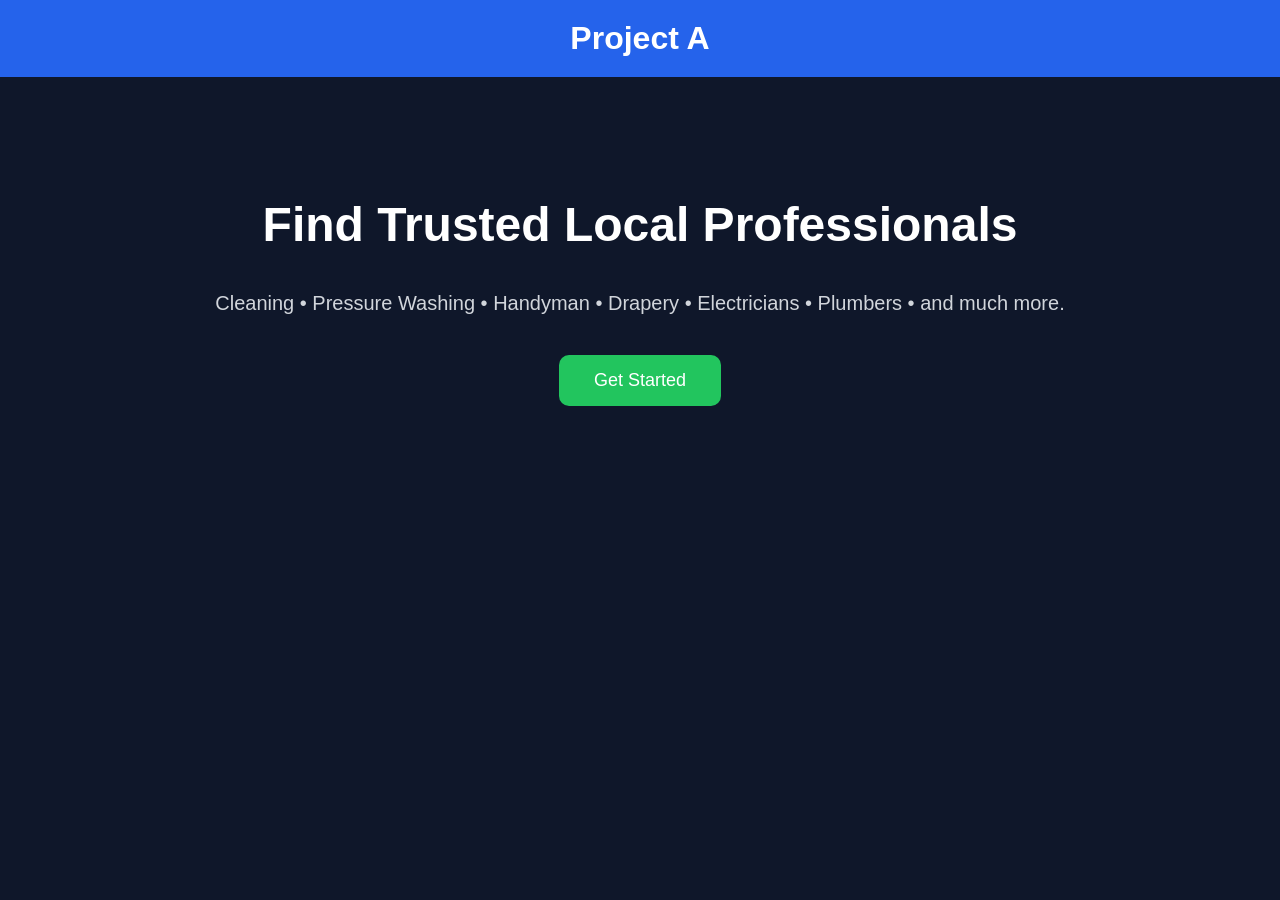
==== index.html @ cb0d3cba "First homepage" ====
<!DOCTYPE html>
<html lang="en">
<head>
    <meta charset="UTF-8">
    <meta name="viewport" content="width=device-width, initial-scale=1.0">
    <title>Project A</title>

    <style>
        body{
            margin:0;
            font-family:Arial, Helvetica, sans-serif;
            background:#0f172a;
            color:white;
            text-align:center;
        }

        header{
            background:#2563eb;
            padding:20px;
            font-size:32px;
            font-weight:bold;
        }

        .hero{
            padding:80px 20px;
        }

        h1{
            font-size:48px;
        }

        p{
            font-size:20px;
            color:#d1d5db;
        }

        button{
            background:#22c55e;
            color:white;
            border:none;
            padding:15px 35px;
            font-size:18px;
            border-radius:10px;
            cursor:pointer;
            margin-top:20px;
        }

        button:hover{
            background:#16a34a;
        }
    </style>
</head>

<body>

<header>
Project A
</header>

<section class="hero">

<h1>Find Trusted Local Professionals</h1>

<p>
Cleaning • Pressure Washing • Handyman • Drapery • Electricians • Plumbers •
and much more.
</p>

<button>Get Started</button>

</section>

</body>
</html>
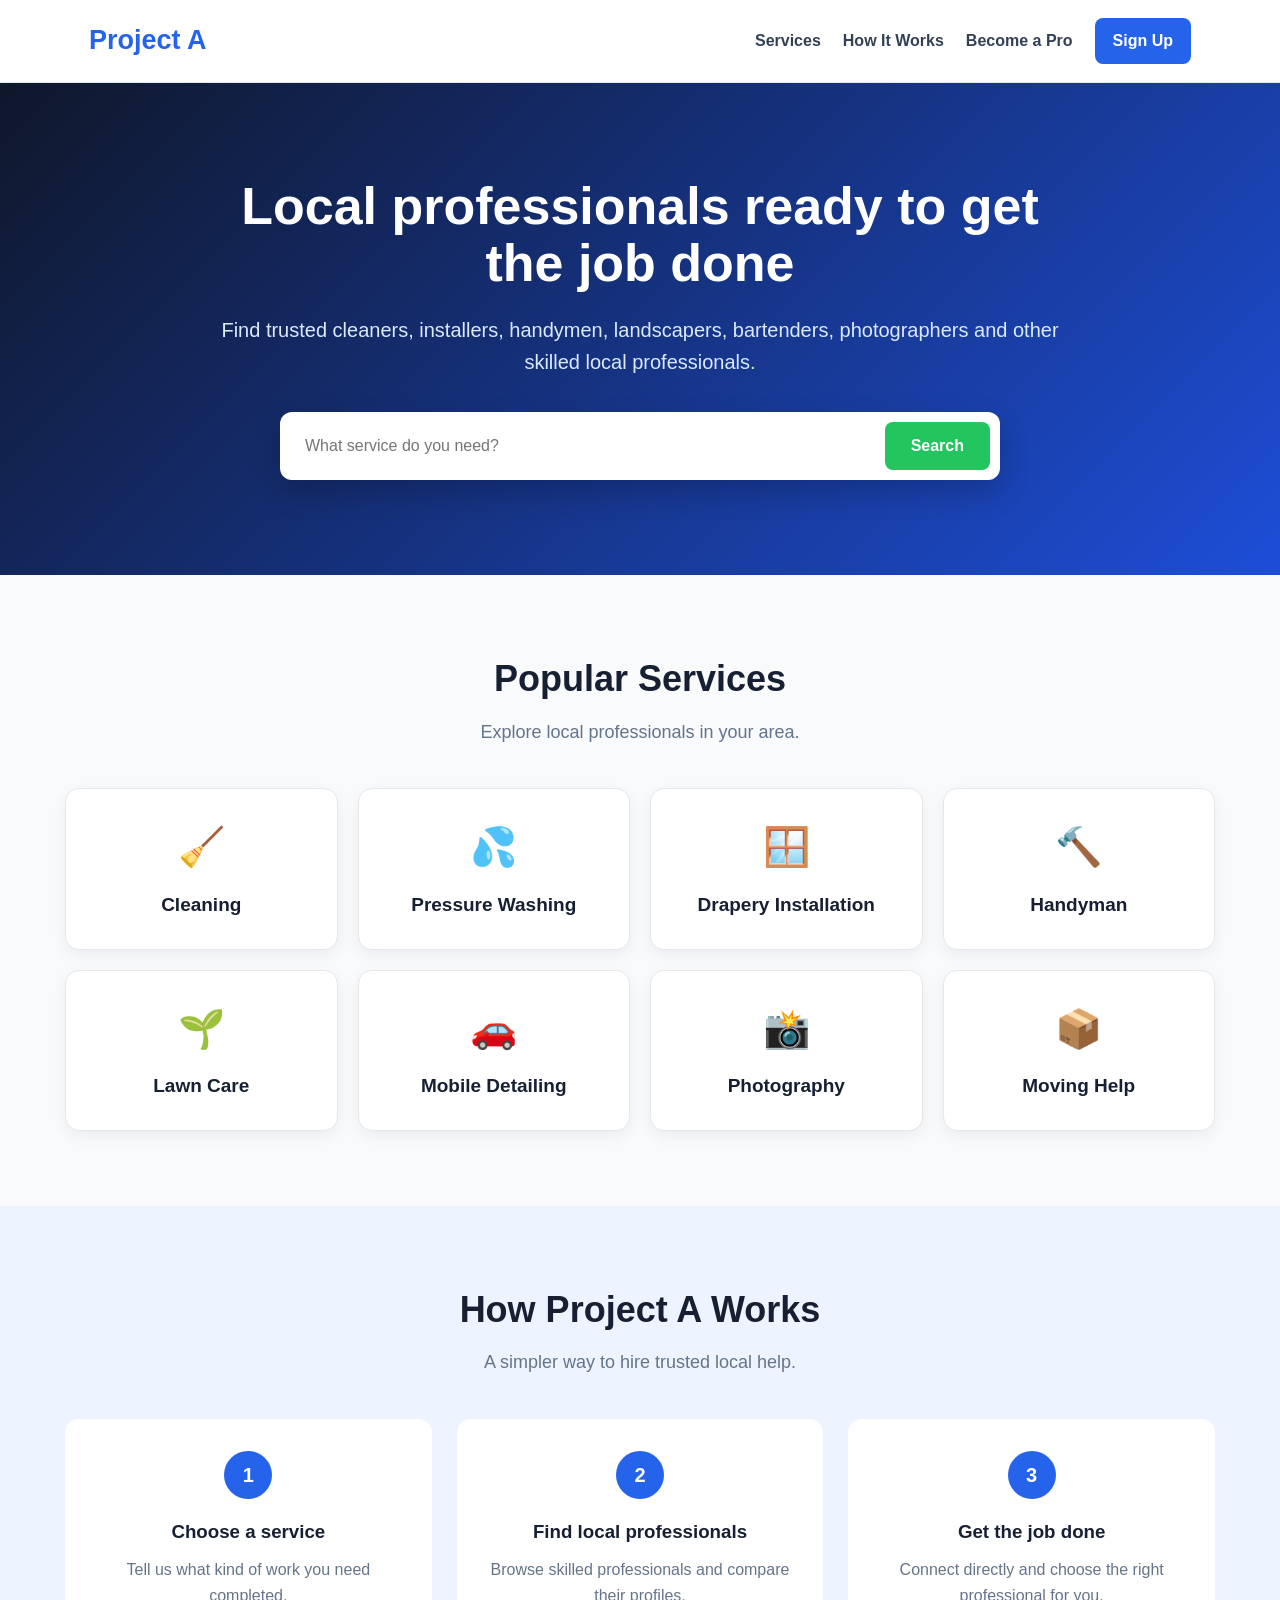
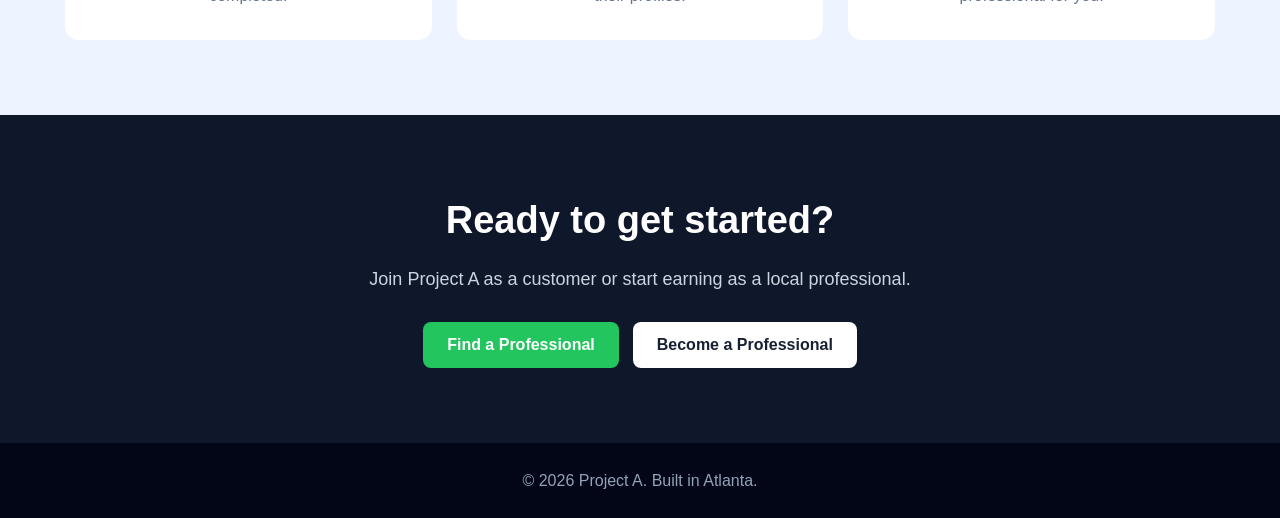
==== commit f33da8e0: "Upgrade homepage design" ====
--- a/index.html
+++ b/index.html
@@ -3,50 +3,310 @@
 <head>
     <meta charset="UTF-8">
     <meta name="viewport" content="width=device-width, initial-scale=1.0">
-    <title>Project A</title>
+
+    <title>Project A | Local Services</title>
 
     <style>
-        body{
-            margin:0;
-            font-family:Arial, Helvetica, sans-serif;
-            background:#0f172a;
-            color:white;
-            text-align:center;
-        }
-
-        header{
-            background:#2563eb;
-            padding:20px;
-            font-size:32px;
-            font-weight:bold;
-        }
-
-        .hero{
-            padding:80px 20px;
-        }
-
-        h1{
-            font-size:48px;
-        }
-
-        p{
-            font-size:20px;
-            color:#d1d5db;
-        }
-
-        button{
-            background:#22c55e;
-            color:white;
-            border:none;
-            padding:15px 35px;
-            font-size:18px;
-            border-radius:10px;
-            cursor:pointer;
-            margin-top:20px;
-        }
-
-        button:hover{
-            background:#16a34a;
+        * {
+            box-sizing: border-box;
+            margin: 0;
+            padding: 0;
+        }
+
+        body {
+            font-family: Arial, Helvetica, sans-serif;
+            background: #f8fafc;
+            color: #172033;
+            line-height: 1.6;
+        }
+
+        header {
+            background: white;
+            border-bottom: 1px solid #e5e7eb;
+            position: sticky;
+            top: 0;
+            z-index: 100;
+        }
+
+        nav {
+            max-width: 1150px;
+            margin: auto;
+            padding: 18px 24px;
+            display: flex;
+            align-items: center;
+            justify-content: space-between;
+            gap: 20px;
+        }
+
+        .logo {
+            color: #2563eb;
+            font-size: 27px;
+            font-weight: 800;
+        }
+
+        .nav-links {
+            display: flex;
+            align-items: center;
+            gap: 22px;
+        }
+
+        .nav-links a {
+            text-decoration: none;
+            color: #334155;
+            font-weight: 600;
+        }
+
+        .nav-button {
+            background: #2563eb;
+            color: white !important;
+            padding: 10px 18px;
+            border-radius: 8px;
+        }
+
+        .hero {
+            background: linear-gradient(135deg, #0f172a, #1d4ed8);
+            color: white;
+            padding: 95px 24px;
+            text-align: center;
+        }
+
+        .hero-content {
+            max-width: 850px;
+            margin: auto;
+        }
+
+        .hero h1 {
+            font-size: 52px;
+            line-height: 1.1;
+            margin-bottom: 22px;
+        }
+
+        .hero p {
+            font-size: 20px;
+            color: #dbeafe;
+            margin-bottom: 34px;
+        }
+
+        .search-box {
+            background: white;
+            max-width: 720px;
+            margin: auto;
+            padding: 10px;
+            border-radius: 12px;
+            display: flex;
+            gap: 10px;
+            box-shadow: 0 12px 30px rgba(0, 0, 0, 0.2);
+        }
+
+        .search-box input {
+            flex: 1;
+            border: none;
+            outline: none;
+            padding: 15px;
+            font-size: 16px;
+        }
+
+        .search-box button {
+            border: none;
+            background: #22c55e;
+            color: white;
+            padding: 15px 26px;
+            border-radius: 8px;
+            font-size: 16px;
+            font-weight: 700;
+            cursor: pointer;
+        }
+
+        .search-box button:hover {
+            background: #16a34a;
+        }
+
+        section {
+            padding: 75px 24px;
+        }
+
+        .container {
+            max-width: 1150px;
+            margin: auto;
+        }
+
+        .section-heading {
+            text-align: center;
+            margin-bottom: 42px;
+        }
+
+        .section-heading h2 {
+            font-size: 36px;
+            margin-bottom: 10px;
+        }
+
+        .section-heading p {
+            color: #64748b;
+            font-size: 18px;
+        }
+
+        .categories {
+            display: grid;
+            grid-template-columns: repeat(4, 1fr);
+            gap: 20px;
+        }
+
+        .category-card {
+            background: white;
+            padding: 28px 20px;
+            border-radius: 14px;
+            text-align: center;
+            border: 1px solid #e5e7eb;
+            box-shadow: 0 5px 16px rgba(15, 23, 42, 0.06);
+            transition: 0.2s;
+            cursor: pointer;
+        }
+
+        .category-card:hover {
+            transform: translateY(-5px);
+            box-shadow: 0 12px 25px rgba(15, 23, 42, 0.12);
+        }
+
+        .category-icon {
+            font-size: 38px;
+            margin-bottom: 12px;
+        }
+
+        .category-card h3 {
+            font-size: 19px;
+        }
+
+        .how-it-works {
+            background: #eef4ff;
+        }
+
+        .steps {
+            display: grid;
+            grid-template-columns: repeat(3, 1fr);
+            gap: 25px;
+        }
+
+        .step {
+            background: white;
+            padding: 32px;
+            border-radius: 14px;
+            text-align: center;
+        }
+
+        .step-number {
+            width: 48px;
+            height: 48px;
+            margin: 0 auto 18px;
+            border-radius: 50%;
+            background: #2563eb;
+            color: white;
+            display: grid;
+            place-items: center;
+            font-size: 20px;
+            font-weight: bold;
+        }
+
+        .step h3 {
+            margin-bottom: 10px;
+        }
+
+        .step p {
+            color: #64748b;
+        }
+
+        .join-section {
+            background: #0f172a;
+            color: white;
+            text-align: center;
+        }
+
+        .join-section h2 {
+            font-size: 38px;
+            margin-bottom: 14px;
+        }
+
+        .join-section p {
+            color: #cbd5e1;
+            font-size: 18px;
+            margin-bottom: 28px;
+        }
+
+        .button-group {
+            display: flex;
+            justify-content: center;
+            gap: 14px;
+            flex-wrap: wrap;
+        }
+
+        .primary-button,
+        .secondary-button {
+            border: none;
+            padding: 14px 24px;
+            border-radius: 8px;
+            font-size: 16px;
+            font-weight: 700;
+            cursor: pointer;
+        }
+
+        .primary-button {
+            background: #22c55e;
+            color: white;
+        }
+
+        .secondary-button {
+            background: white;
+            color: #172033;
+        }
+
+        footer {
+            background: #020617;
+            color: #94a3b8;
+            text-align: center;
+            padding: 25px;
+        }
+
+        @media (max-width: 850px) {
+            .categories {
+                grid-template-columns: repeat(2, 1fr);
+            }
+
+            .steps {
+                grid-template-columns: 1fr;
+            }
+
+            .hero h1 {
+                font-size: 40px;
+            }
+
+            .nav-links a:not(.nav-button) {
+                display: none;
+            }
+        }
+
+        @media (max-width: 550px) {
+            .hero {
+                padding: 70px 18px;
+            }
+
+            .hero h1 {
+                font-size: 34px;
+            }
+
+            .hero p {
+                font-size: 17px;
+            }
+
+            .search-box {
+                flex-direction: column;
+            }
+
+            .categories {
+                grid-template-columns: 1fr;
+            }
+
+            .search-box button {
+                width: 100%;
+            }
         }
     </style>
 </head>
@@ -54,21 +314,176 @@
 <body>
 
 <header>
-Project A
+    <nav>
+        <div class="logo">Project A</div>
+
+        <div class="nav-links">
+            <a href="#services">Services</a>
+            <a href="#how-it-works">How It Works</a>
+            <a href="#join">Become a Pro</a>
+            <a href="#join" class="nav-button">Sign Up</a>
+        </div>
+    </nav>
 </header>
 
-<section class="hero">
-
-<h1>Find Trusted Local Professionals</h1>
-
-<p>
-Cleaning • Pressure Washing • Handyman • Drapery • Electricians • Plumbers •
-and much more.
-</p>
-
-<button>Get Started</button>
-
-</section>
+<main>
+
+    <section class="hero">
+        <div class="hero-content">
+            <h1>Local professionals ready to get the job done</h1>
+
+            <p>
+                Find trusted cleaners, installers, handymen, landscapers,
+                bartenders, photographers and other skilled local professionals.
+            </p>
+
+            <div class="search-box">
+                <input
+                    id="serviceSearch"
+                    type="text"
+                    placeholder="What service do you need?"
+                >
+
+                <button onclick="searchServices()">Search</button>
+            </div>
+        </div>
+    </section>
+
+    <section id="services">
+        <div class="container">
+
+            <div class="section-heading">
+                <h2>Popular Services</h2>
+                <p>Explore local professionals in your area.</p>
+            </div>
+
+            <div class="categories">
+
+                <div class="category-card">
+                    <div class="category-icon">🧹</div>
+                    <h3>Cleaning</h3>
+                </div>
+
+                <div class="category-card">
+                    <div class="category-icon">💦</div>
+                    <h3>Pressure Washing</h3>
+                </div>
+
+                <div class="category-card">
+                    <div class="category-icon">🪟</div>
+                    <h3>Drapery Installation</h3>
+                </div>
+
+                <div class="category-card">
+                    <div class="category-icon">🔨</div>
+                    <h3>Handyman</h3>
+                </div>
+
+                <div class="category-card">
+                    <div class="category-icon">🌱</div>
+                    <h3>Lawn Care</h3>
+                </div>
+
+                <div class="category-card">
+                    <div class="category-icon">🚗</div>
+                    <h3>Mobile Detailing</h3>
+                </div>
+
+                <div class="category-card">
+                    <div class="category-icon">📸</div>
+                    <h3>Photography</h3>
+                </div>
+
+                <div class="category-card">
+                    <div class="category-icon">📦</div>
+                    <h3>Moving Help</h3>
+                </div>
+
+            </div>
+        </div>
+    </section>
+
+    <section class="how-it-works" id="how-it-works">
+        <div class="container">
+
+            <div class="section-heading">
+                <h2>How Project A Works</h2>
+                <p>A simpler way to hire trusted local help.</p>
+            </div>
+
+            <div class="steps">
+
+                <div class="step">
+                    <div class="step-number">1</div>
+                    <h3>Choose a service</h3>
+                    <p>Tell us what kind of work you need completed.</p>
+                </div>
+
+                <div class="step">
+                    <div class="step-number">2</div>
+                    <h3>Find local professionals</h3>
+                    <p>Browse skilled professionals and compare their profiles.</p>
+                </div>
+
+                <div class="step">
+                    <div class="step-number">3</div>
+                    <h3>Get the job done</h3>
+                    <p>Connect directly and choose the right professional for you.</p>
+                </div>
+
+            </div>
+        </div>
+    </section>
+
+    <section class="join-section" id="join">
+        <div class="container">
+            <h2>Ready to get started?</h2>
+
+            <p>
+                Join Project A as a customer or start earning as a local professional.
+            </p>
+
+            <div class="button-group">
+                <button
+                    class="primary-button"
+                    onclick="showMessage('Customer signup is coming next!')"
+                >
+                    Find a Professional
+                </button>
+
+                <button
+                    class="secondary-button"
+                    onclick="showMessage('Contractor signup is coming next!')"
+                >
+                    Become a Professional
+                </button>
+            </div>
+        </div>
+    </section>
+
+</main>
+
+<footer>
+    <p>© 2026 Project A. Built in Atlanta.</p>
+</footer>
+
+<script>
+    function searchServices() {
+        const searchInput = document.getElementById("serviceSearch");
+        const service = searchInput.value.trim();
+
+        if (service === "") {
+            alert("Please enter the service you need.");
+            return;
+        }
+
+        alert("You searched for: " + service);
+    }
+
+    function showMessage(message) {
+        alert(message);
+    }
+</script>
 
 </body>
-</html>
+</html>
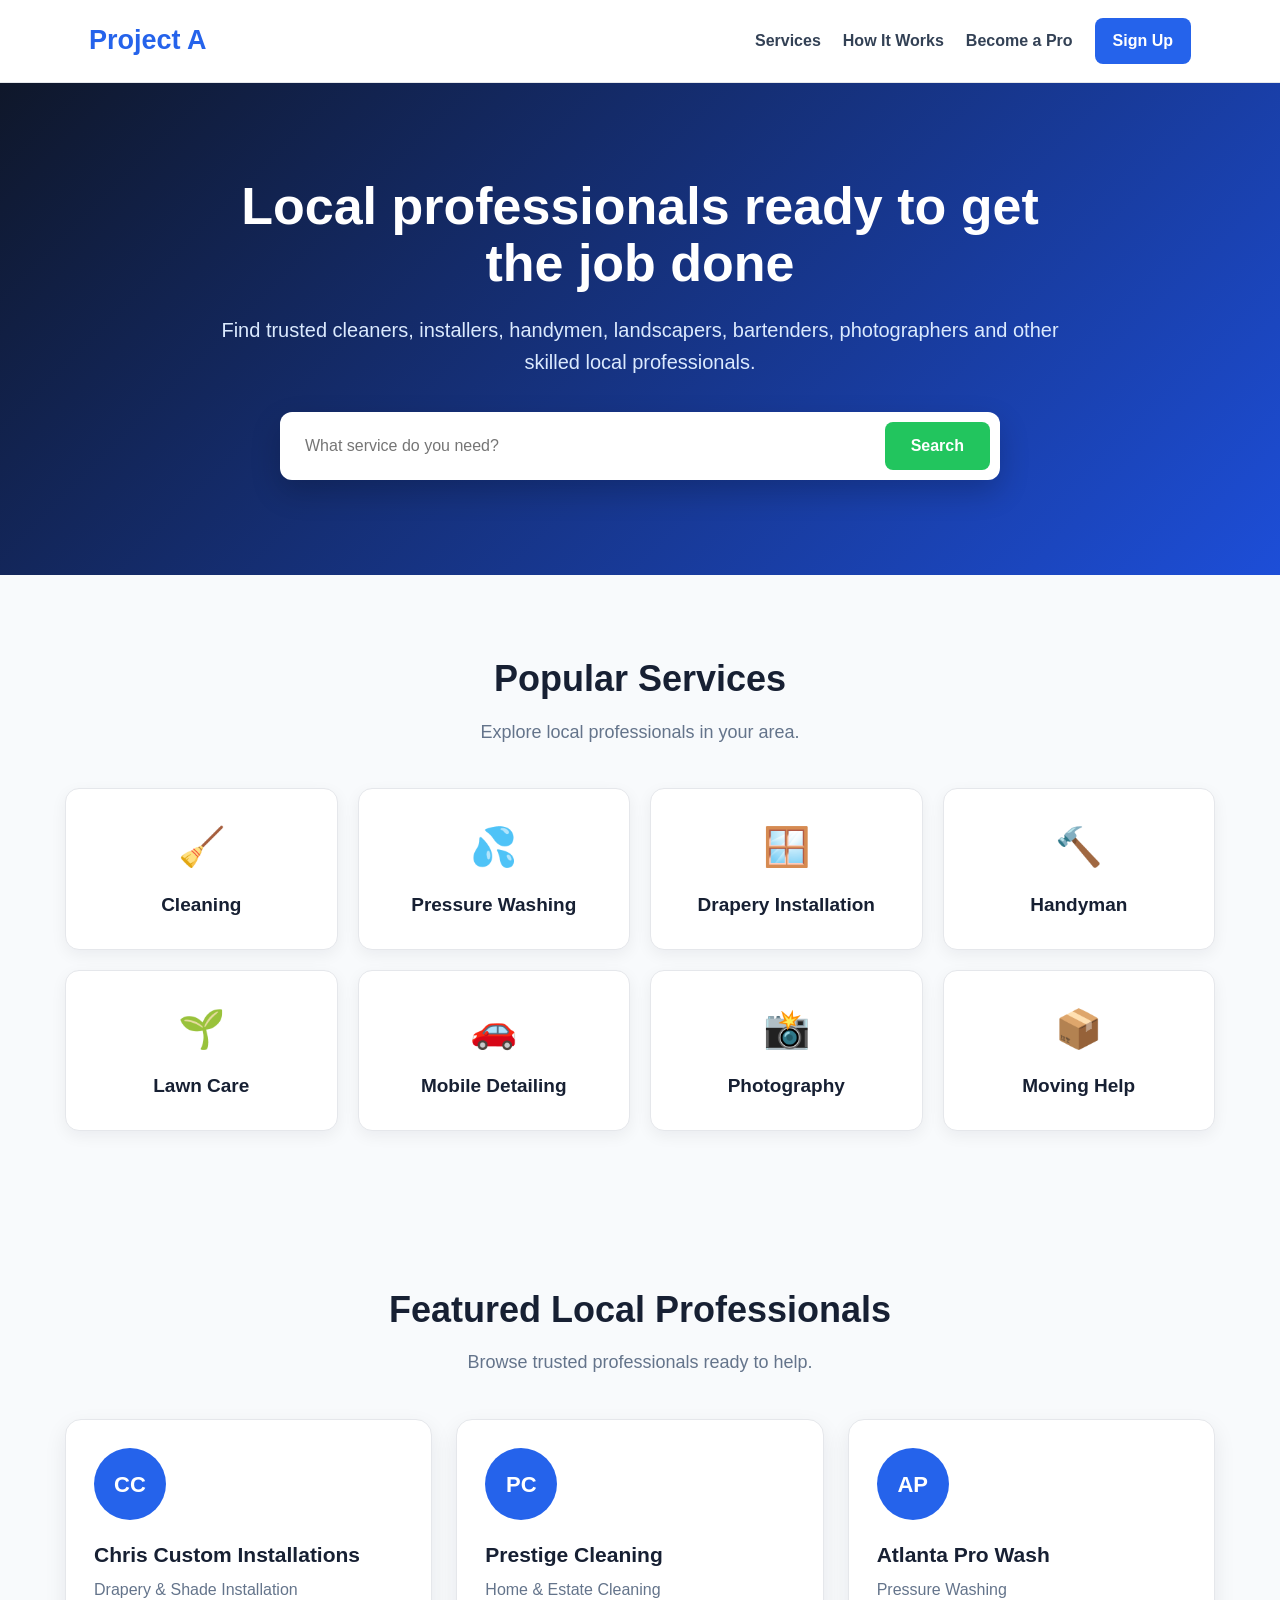
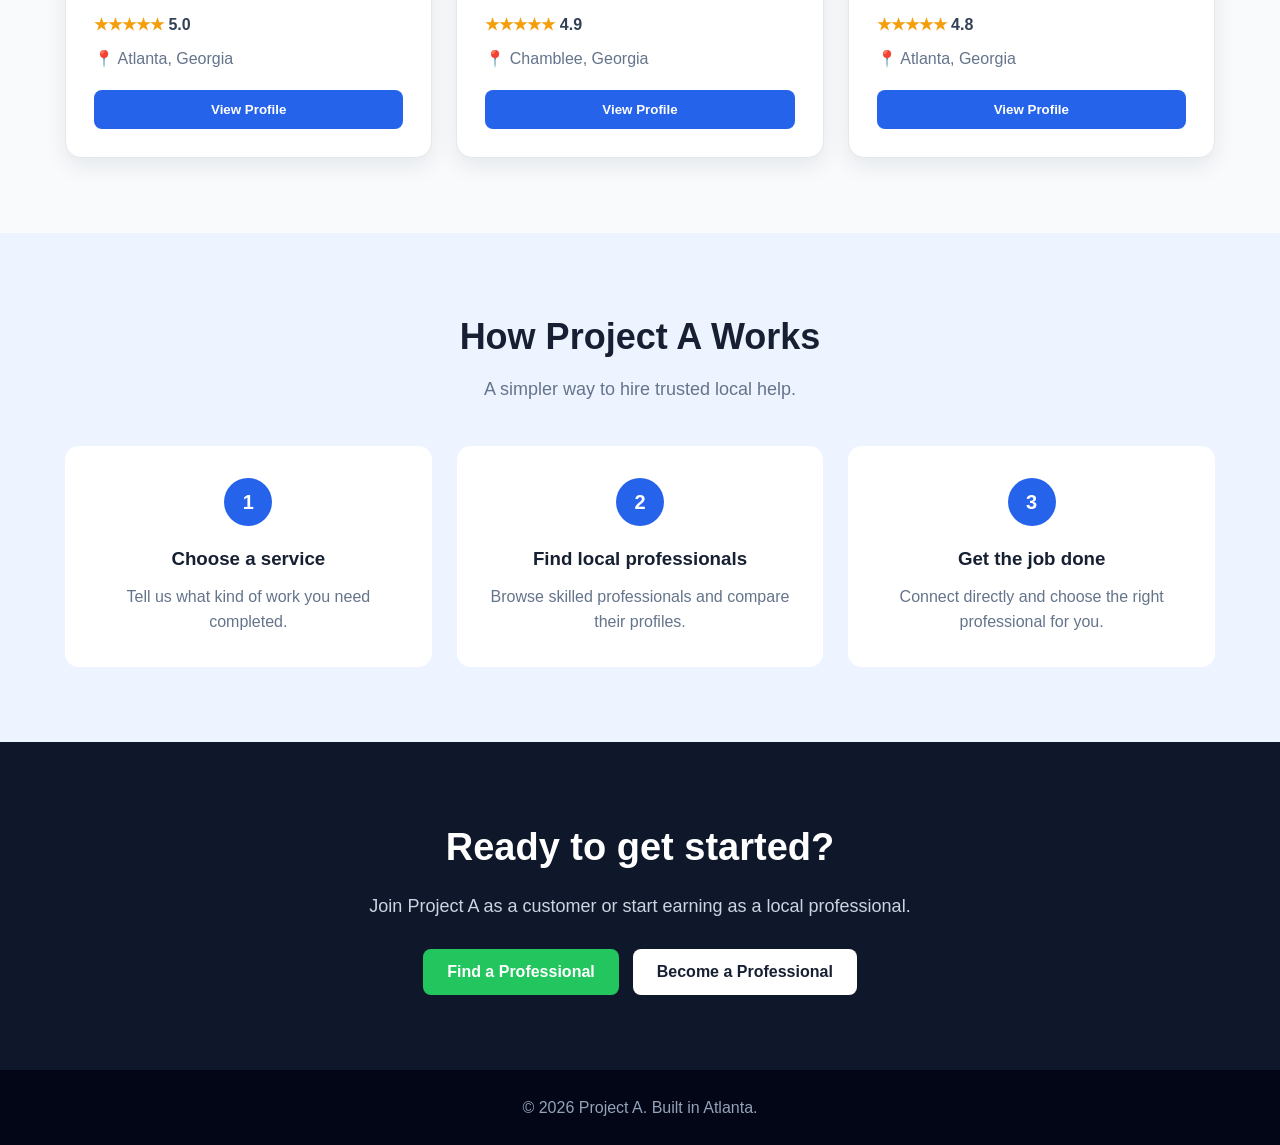
==== commit 8b702773: "Add featured professionals" ====
--- a/index.html
+++ b/index.html
@@ -265,7 +265,78 @@
             padding: 25px;
         }
 
-        @media (max-width: 850px) {
+       .professionals {
+    display: grid;
+    grid-template-columns: repeat(3, 1fr);
+    gap: 24px;
+}
+
+.professional-card {
+    background: white;
+    border: 1px solid #e5e7eb;
+    border-radius: 16px;
+    padding: 28px;
+    box-shadow: 0 8px 22px rgba(15, 23, 42, 0.08);
+    transition: 0.2s;
+}
+
+.professional-card:hover {
+    transform: translateY(-5px);
+    box-shadow: 0 14px 30px rgba(15, 23, 42, 0.14);
+}
+
+.profile-photo {
+    width: 72px;
+    height: 72px;
+    border-radius: 50%;
+    background: #2563eb;
+    color: white;
+    display: grid;
+    place-items: center;
+    font-size: 22px;
+    font-weight: bold;
+    margin-bottom: 18px;
+}
+
+.professional-info h3 {
+    font-size: 21px;
+    margin-bottom: 5px;
+}
+
+.service-name {
+    color: #64748b;
+    margin-bottom: 10px;
+}
+
+.rating {
+    color: #f59e0b;
+    font-weight: bold;
+    margin-bottom: 8px;
+}
+
+.rating span {
+    color: #334155;
+}
+
+.location {
+    color: #64748b;
+    margin-bottom: 18px;
+}
+
+.professional-card button {
+    width: 100%;
+    border: none;
+    background: #2563eb;
+    color: white;
+    padding: 12px;
+    border-radius: 8px;
+    font-weight: bold;
+    cursor: pointer;
+}
+
+.professional-card button:hover {
+    background: #1d4ed8;
+} @media (max-width: 850px) {
             .categories {
                 grid-template-columns: repeat(2, 1fr);
             }
@@ -402,7 +473,61 @@
             </div>
         </div>
     </section>
-
+<section id="featured-pros">
+    <div class="container">
+
+        <div class="section-heading">
+            <h2>Featured Local Professionals</h2>
+            <p>Browse trusted professionals ready to help.</p>
+        </div>
+
+        <div class="professionals">
+
+            <div class="professional-card">
+                <div class="profile-photo">CC</div>
+
+                <div class="professional-info">
+                    <h3>Chris Custom Installations</h3>
+                    <p class="service-name">Drapery & Shade Installation</p>
+                    <p class="rating">★★★★★ <span>5.0</span></p>
+                    <p class="location">📍 Atlanta, Georgia</p>
+                    <button onclick="showMessage('Profile pages are coming next!')">
+                        View Profile
+                    </button>
+                </div>
+            </div>
+
+            <div class="professional-card">
+                <div class="profile-photo">PC</div>
+
+                <div class="professional-info">
+                    <h3>Prestige Cleaning</h3>
+                    <p class="service-name">Home & Estate Cleaning</p>
+                    <p class="rating">★★★★★ <span>4.9</span></p>
+                    <p class="location">📍 Chamblee, Georgia</p>
+                    <button onclick="showMessage('Profile pages are coming next!')">
+                        View Profile
+                    </button>
+                </div>
+            </div>
+
+            <div class="professional-card">
+                <div class="profile-photo">AP</div>
+
+                <div class="professional-info">
+                    <h3>Atlanta Pro Wash</h3>
+                    <p class="service-name">Pressure Washing</p>
+                    <p class="rating">★★★★★ <span>4.8</span></p>
+                    <p class="location">📍 Atlanta, Georgia</p>
+                    <button onclick="showMessage('Profile pages are coming next!')">
+                        View Profile
+                    </button>
+                </div>
+            </div>
+
+        </div>
+    </div>
+</section>
     <section class="how-it-works" id="how-it-works">
         <div class="container">
 
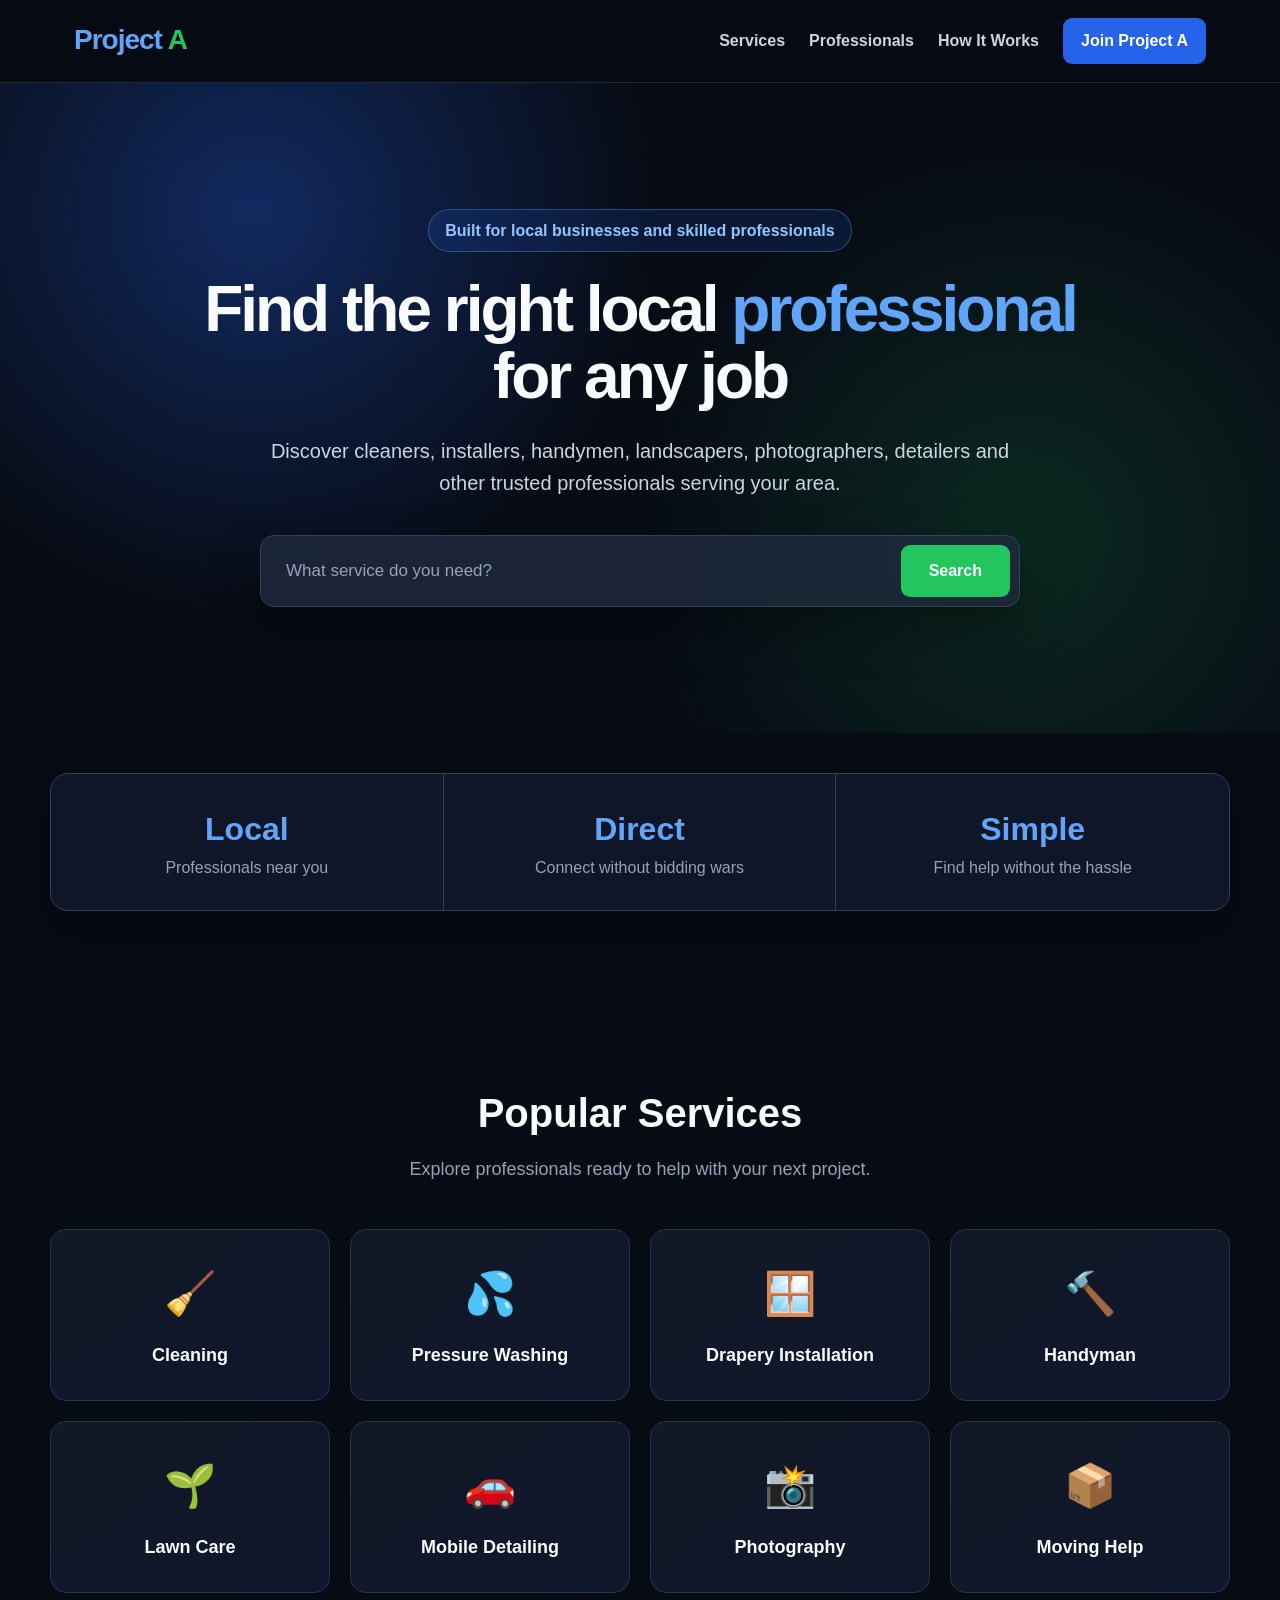
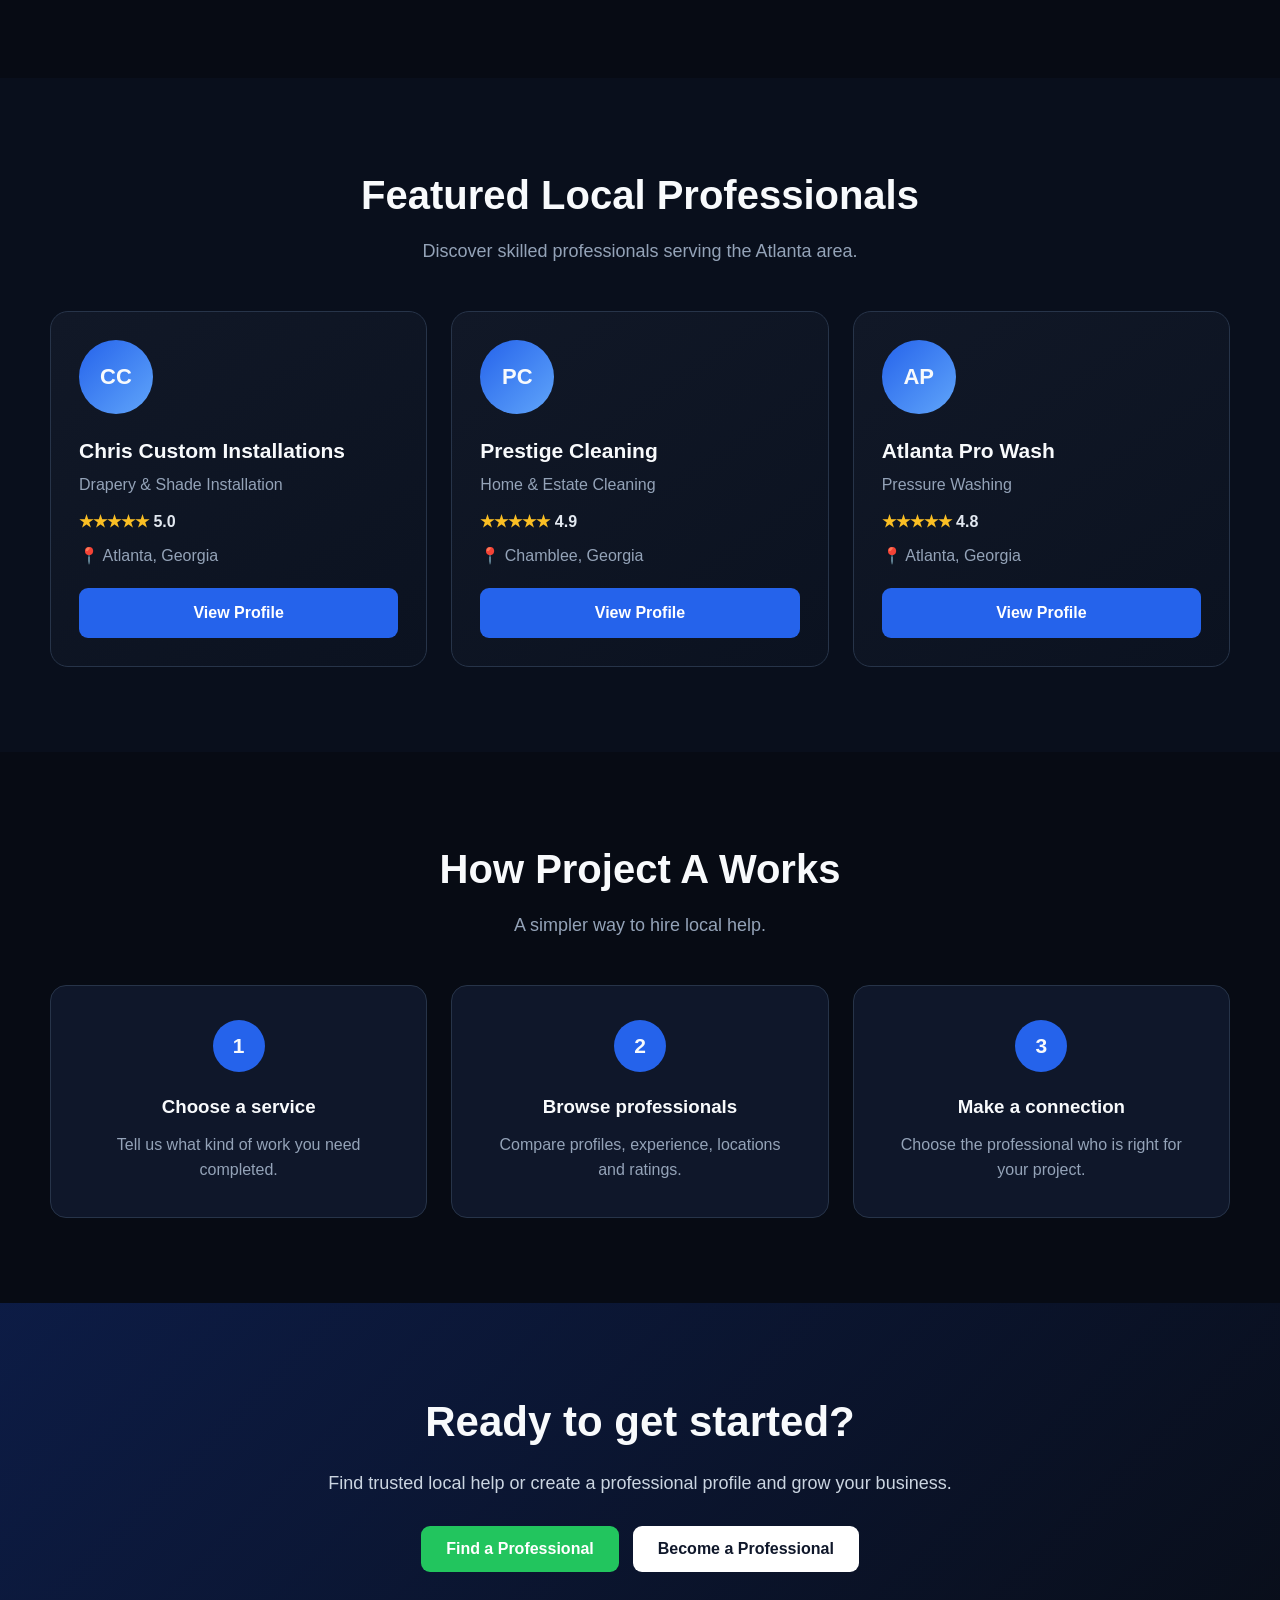
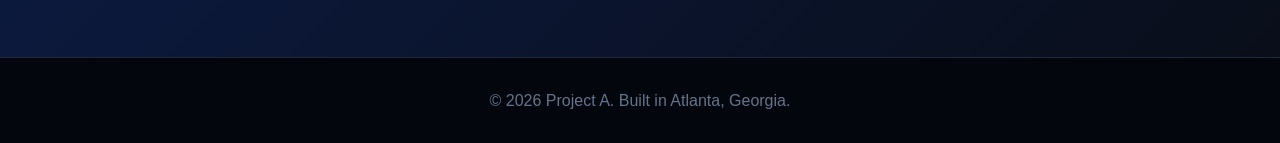
==== commit 48487611: "Redesign homepage with premium dark theme" ====
--- a/index.html
+++ b/index.html
@@ -4,7 +4,7 @@
     <meta charset="UTF-8">
     <meta name="viewport" content="width=device-width, initial-scale=1.0">
 
-    <title>Project A | Local Services</title>
+    <title>Project A | Local Professionals</title>
 
     <style>
         * {
@@ -13,107 +13,150 @@
             padding: 0;
         }
 
+        html {
+            scroll-behavior: smooth;
+        }
+
         body {
             font-family: Arial, Helvetica, sans-serif;
-            background: #f8fafc;
-            color: #172033;
+            background: #070b14;
+            color: #f8fafc;
             line-height: 1.6;
         }
 
         header {
-            background: white;
-            border-bottom: 1px solid #e5e7eb;
+            background: rgba(7, 11, 20, 0.92);
+            border-bottom: 1px solid #1e293b;
             position: sticky;
             top: 0;
-            z-index: 100;
+            z-index: 1000;
+            backdrop-filter: blur(14px);
         }
 
         nav {
-            max-width: 1150px;
+            max-width: 1180px;
             margin: auto;
             padding: 18px 24px;
             display: flex;
+            justify-content: space-between;
             align-items: center;
-            justify-content: space-between;
             gap: 20px;
         }
 
         .logo {
-            color: #2563eb;
-            font-size: 27px;
-            font-weight: 800;
+            font-size: 28px;
+            font-weight: 900;
+            color: #60a5fa;
+            letter-spacing: -1px;
+        }
+
+        .logo span {
+            color: #22c55e;
         }
 
         .nav-links {
             display: flex;
             align-items: center;
-            gap: 22px;
+            gap: 24px;
         }
 
         .nav-links a {
+            color: #cbd5e1;
             text-decoration: none;
-            color: #334155;
-            font-weight: 600;
+            font-weight: 700;
+            transition: 0.2s;
+        }
+
+        .nav-links a:hover {
+            color: white;
         }
 
         .nav-button {
             background: #2563eb;
             color: white !important;
             padding: 10px 18px;
-            border-radius: 8px;
+            border-radius: 9px;
         }
 
         .hero {
-            background: linear-gradient(135deg, #0f172a, #1d4ed8);
-            color: white;
-            padding: 95px 24px;
+            min-height: 650px;
+            display: grid;
+            place-items: center;
             text-align: center;
+            padding: 100px 24px;
+            background:
+                radial-gradient(circle at 20% 20%, rgba(37, 99, 235, 0.35), transparent 35%),
+                radial-gradient(circle at 80% 70%, rgba(34, 197, 94, 0.16), transparent 35%),
+                #070b14;
         }
 
         .hero-content {
-            max-width: 850px;
+            max-width: 900px;
+        }
+
+        .badge {
+            display: inline-block;
+            background: rgba(37, 99, 235, 0.15);
+            border: 1px solid rgba(96, 165, 250, 0.35);
+            color: #93c5fd;
+            padding: 8px 16px;
+            border-radius: 999px;
+            font-weight: bold;
+            margin-bottom: 24px;
+        }
+
+        .hero h1 {
+            font-size: 64px;
+            line-height: 1.05;
+            letter-spacing: -3px;
+            margin-bottom: 24px;
+        }
+
+        .hero h1 span {
+            color: #60a5fa;
+        }
+
+        .hero p {
+            max-width: 760px;
+            margin: 0 auto 36px;
+            color: #cbd5e1;
+            font-size: 20px;
+        }
+
+        .search-box {
+            max-width: 760px;
             margin: auto;
-        }
-
-        .hero h1 {
-            font-size: 52px;
-            line-height: 1.1;
-            margin-bottom: 22px;
-        }
-
-        .hero p {
-            font-size: 20px;
-            color: #dbeafe;
-            margin-bottom: 34px;
-        }
-
-        .search-box {
-            background: white;
-            max-width: 720px;
-            margin: auto;
-            padding: 10px;
-            border-radius: 12px;
+            padding: 9px;
             display: flex;
             gap: 10px;
-            box-shadow: 0 12px 30px rgba(0, 0, 0, 0.2);
+            background: rgba(30, 41, 59, 0.85);
+            border: 1px solid #334155;
+            border-radius: 14px;
+            box-shadow: 0 20px 50px rgba(0, 0, 0, 0.35);
         }
 
         .search-box input {
             flex: 1;
+            background: transparent;
             border: none;
             outline: none;
-            padding: 15px;
-            font-size: 16px;
+            color: white;
+            padding: 16px;
+            font-size: 17px;
+        }
+
+        .search-box input::placeholder {
+            color: #94a3b8;
         }
 
         .search-box button {
             border: none;
             background: #22c55e;
             color: white;
-            padding: 15px 26px;
-            border-radius: 8px;
+            padding: 15px 28px;
+            border-radius: 9px;
             font-size: 16px;
-            font-weight: 700;
+            font-weight: 800;
             cursor: pointer;
         }
 
@@ -122,27 +165,62 @@
         }
 
         section {
-            padding: 75px 24px;
+            padding: 85px 24px;
         }
 
         .container {
-            max-width: 1150px;
+            max-width: 1180px;
             margin: auto;
         }
 
         .section-heading {
             text-align: center;
-            margin-bottom: 42px;
+            margin-bottom: 45px;
         }
 
         .section-heading h2 {
-            font-size: 36px;
+            font-size: 40px;
             margin-bottom: 10px;
         }
 
         .section-heading p {
-            color: #64748b;
+            color: #94a3b8;
             font-size: 18px;
+        }
+
+        .stats {
+            margin-top: -45px;
+            position: relative;
+            z-index: 5;
+        }
+
+        .stats-grid {
+            display: grid;
+            grid-template-columns: repeat(3, 1fr);
+            background: rgba(15, 23, 42, 0.95);
+            border: 1px solid #334155;
+            border-radius: 18px;
+            overflow: hidden;
+            box-shadow: 0 20px 45px rgba(0, 0, 0, 0.3);
+        }
+
+        .stat {
+            text-align: center;
+            padding: 30px;
+            border-right: 1px solid #334155;
+        }
+
+        .stat:last-child {
+            border-right: none;
+        }
+
+        .stat h3 {
+            color: #60a5fa;
+            font-size: 32px;
+        }
+
+        .stat p {
+            color: #94a3b8;
         }
 
         .categories {
@@ -152,58 +230,130 @@
         }
 
         .category-card {
-            background: white;
-            padding: 28px 20px;
-            border-radius: 14px;
+            background: linear-gradient(145deg, #111827, #0f172a);
+            border: 1px solid #273449;
+            padding: 30px 22px;
+            border-radius: 16px;
             text-align: center;
-            border: 1px solid #e5e7eb;
-            box-shadow: 0 5px 16px rgba(15, 23, 42, 0.06);
-            transition: 0.2s;
+            transition: 0.25s;
             cursor: pointer;
         }
 
         .category-card:hover {
-            transform: translateY(-5px);
-            box-shadow: 0 12px 25px rgba(15, 23, 42, 0.12);
+            transform: translateY(-7px);
+            border-color: #3b82f6;
+            box-shadow: 0 16px 35px rgba(37, 99, 235, 0.15);
         }
 
         .category-icon {
-            font-size: 38px;
-            margin-bottom: 12px;
+            font-size: 42px;
+            margin-bottom: 14px;
         }
 
         .category-card h3 {
-            font-size: 19px;
+            font-size: 18px;
+        }
+
+        .featured-section {
+            background: #090f1c;
+        }
+
+        .professionals {
+            display: grid;
+            grid-template-columns: repeat(3, 1fr);
+            gap: 24px;
+        }
+
+        .professional-card {
+            background: linear-gradient(145deg, #111827, #0b1220);
+            border: 1px solid #273449;
+            border-radius: 18px;
+            padding: 28px;
+            transition: 0.25s;
+        }
+
+        .professional-card:hover {
+            transform: translateY(-7px);
+            border-color: #3b82f6;
+            box-shadow: 0 18px 40px rgba(0, 0, 0, 0.35);
+        }
+
+        .profile-photo {
+            width: 74px;
+            height: 74px;
+            border-radius: 50%;
+            background: linear-gradient(135deg, #2563eb, #60a5fa);
+            display: grid;
+            place-items: center;
+            font-size: 22px;
+            font-weight: 900;
+            margin-bottom: 20px;
+        }
+
+        .professional-card h3 {
+            font-size: 21px;
+            margin-bottom: 4px;
+        }
+
+        .service-name,
+        .location {
+            color: #94a3b8;
+        }
+
+        .rating {
+            color: #fbbf24;
+            font-weight: 800;
+            margin: 12px 0 8px;
+        }
+
+        .rating span {
+            color: #e2e8f0;
+        }
+
+        .profile-button {
+            display: block;
+            margin-top: 20px;
+            text-align: center;
+            background: #2563eb;
+            color: white;
+            text-decoration: none;
+            padding: 12px;
+            border-radius: 9px;
+            font-weight: 800;
+        }
+
+        .profile-button:hover {
+            background: #1d4ed8;
         }
 
         .how-it-works {
-            background: #eef4ff;
+            background: #070b14;
         }
 
         .steps {
             display: grid;
             grid-template-columns: repeat(3, 1fr);
-            gap: 25px;
+            gap: 24px;
         }
 
         .step {
-            background: white;
-            padding: 32px;
-            border-radius: 14px;
+            background: #0f172a;
+            border: 1px solid #273449;
+            padding: 34px;
+            border-radius: 16px;
             text-align: center;
         }
 
         .step-number {
-            width: 48px;
-            height: 48px;
-            margin: 0 auto 18px;
+            width: 52px;
+            height: 52px;
+            margin: 0 auto 20px;
             border-radius: 50%;
             background: #2563eb;
-            color: white;
             display: grid;
             place-items: center;
-            font-size: 20px;
-            font-weight: bold;
+            font-size: 21px;
+            font-weight: 900;
         }
 
         .step h3 {
@@ -211,21 +361,22 @@
         }
 
         .step p {
-            color: #64748b;
-        }
-
-        .join-section {
-            background: #0f172a;
-            color: white;
+            color: #94a3b8;
+        }
+
+        .cta {
             text-align: center;
-        }
-
-        .join-section h2 {
-            font-size: 38px;
+            background:
+                linear-gradient(rgba(7, 11, 20, 0.75), rgba(7, 11, 20, 0.75)),
+                linear-gradient(135deg, #1d4ed8, #0f172a);
+        }
+
+        .cta h2 {
+            font-size: 42px;
             margin-bottom: 14px;
         }
 
-        .join-section p {
+        .cta p {
             color: #cbd5e1;
             font-size: 18px;
             margin-bottom: 28px;
@@ -241,10 +392,10 @@
         .primary-button,
         .secondary-button {
             border: none;
-            padding: 14px 24px;
-            border-radius: 8px;
+            padding: 14px 25px;
+            border-radius: 9px;
             font-size: 16px;
-            font-weight: 700;
+            font-weight: 800;
             cursor: pointer;
         }
 
@@ -255,112 +406,44 @@
 
         .secondary-button {
             background: white;
-            color: #172033;
+            color: #0f172a;
         }
 
         footer {
-            background: #020617;
-            color: #94a3b8;
+            background: #03060c;
+            border-top: 1px solid #1e293b;
+            color: #64748b;
             text-align: center;
-            padding: 25px;
-        }
-
-       .professionals {
-    display: grid;
-    grid-template-columns: repeat(3, 1fr);
-    gap: 24px;
-}
-
-.professional-card {
-    background: white;
-    border: 1px solid #e5e7eb;
-    border-radius: 16px;
-    padding: 28px;
-    box-shadow: 0 8px 22px rgba(15, 23, 42, 0.08);
-    transition: 0.2s;
-}
-
-.professional-card:hover {
-    transform: translateY(-5px);
-    box-shadow: 0 14px 30px rgba(15, 23, 42, 0.14);
-}
-
-.profile-photo {
-    width: 72px;
-    height: 72px;
-    border-radius: 50%;
-    background: #2563eb;
-    color: white;
-    display: grid;
-    place-items: center;
-    font-size: 22px;
-    font-weight: bold;
-    margin-bottom: 18px;
-}
-
-.professional-info h3 {
-    font-size: 21px;
-    margin-bottom: 5px;
-}
-
-.service-name {
-    color: #64748b;
-    margin-bottom: 10px;
-}
-
-.rating {
-    color: #f59e0b;
-    font-weight: bold;
-    margin-bottom: 8px;
-}
-
-.rating span {
-    color: #334155;
-}
-
-.location {
-    color: #64748b;
-    margin-bottom: 18px;
-}
-
-.professional-card button {
-    width: 100%;
-    border: none;
-    background: #2563eb;
-    color: white;
-    padding: 12px;
-    border-radius: 8px;
-    font-weight: bold;
-    cursor: pointer;
-}
-
-.professional-card button:hover {
-    background: #1d4ed8;
-} @media (max-width: 850px) {
+            padding: 30px 20px;
+        }
+
+        @media (max-width: 900px) {
+            .hero h1 {
+                font-size: 47px;
+            }
+
             .categories {
                 grid-template-columns: repeat(2, 1fr);
             }
 
+            .professionals,
             .steps {
                 grid-template-columns: 1fr;
             }
 
-            .hero h1 {
-                font-size: 40px;
-            }
-
             .nav-links a:not(.nav-button) {
                 display: none;
             }
         }
 
-        @media (max-width: 550px) {
+        @media (max-width: 600px) {
             .hero {
-                padding: 70px 18px;
+                padding: 80px 18px;
             }
 
             .hero h1 {
-                font-size: 34px;
+                font-size: 38px;
+                letter-spacing: -1px;
             }
 
             .hero p {
@@ -371,12 +454,30 @@
                 flex-direction: column;
             }
 
+            .search-box button {
+                width: 100%;
+            }
+
             .categories {
                 grid-template-columns: 1fr;
             }
 
-            .search-box button {
-                width: 100%;
+            .stats-grid {
+                grid-template-columns: 1fr;
+            }
+
+            .stat {
+                border-right: none;
+                border-bottom: 1px solid #334155;
+            }
+
+            .stat:last-child {
+                border-bottom: none;
+            }
+
+            .section-heading h2,
+            .cta h2 {
+                font-size: 32px;
             }
         }
     </style>
@@ -386,13 +487,13 @@
 
 <header>
     <nav>
-        <div class="logo">Project A</div>
+        <div class="logo">Project <span>A</span></div>
 
         <div class="nav-links">
             <a href="#services">Services</a>
+            <a href="#professionals">Professionals</a>
             <a href="#how-it-works">How It Works</a>
-            <a href="#join">Become a Pro</a>
-            <a href="#join" class="nav-button">Sign Up</a>
+            <a href="#join" class="nav-button">Join Project A</a>
         </div>
     </nav>
 </header>
@@ -401,11 +502,19 @@
 
     <section class="hero">
         <div class="hero-content">
-            <h1>Local professionals ready to get the job done</h1>
+
+            <div class="badge">
+                Built for local businesses and skilled professionals
+            </div>
+
+            <h1>
+                Find the right local <span>professional</span> for any job
+            </h1>
 
             <p>
-                Find trusted cleaners, installers, handymen, landscapers,
-                bartenders, photographers and other skilled local professionals.
+                Discover cleaners, installers, handymen, landscapers,
+                photographers, detailers and other trusted professionals
+                serving your area.
             </p>
 
             <div class="search-box">
@@ -415,17 +524,45 @@
                     placeholder="What service do you need?"
                 >
 
-                <button onclick="searchServices()">Search</button>
-            </div>
+                <button onclick="searchServices()">
+                    Search
+                </button>
+            </div>
+
         </div>
     </section>
 
+    <section class="stats">
+        <div class="container">
+
+            <div class="stats-grid">
+
+                <div class="stat">
+                    <h3>Local</h3>
+                    <p>Professionals near you</p>
+                </div>
+
+                <div class="stat">
+                    <h3>Direct</h3>
+                    <p>Connect without bidding wars</p>
+                </div>
+
+                <div class="stat">
+                    <h3>Simple</h3>
+                    <p>Find help without the hassle</p>
+                </div>
+
+            </div>
+
+        </div>
+    </section>
+
     <section id="services">
         <div class="container">
 
             <div class="section-heading">
                 <h2>Popular Services</h2>
-                <p>Explore local professionals in your area.</p>
+                <p>Explore professionals ready to help with your next project.</p>
             </div>
 
             <div class="categories">
@@ -473,67 +610,74 @@
             </div>
         </div>
     </section>
-<section id="featured-pros">
-    <div class="container">
-
-        <div class="section-heading">
-            <h2>Featured Local Professionals</h2>
-            <p>Browse trusted professionals ready to help.</p>
-        </div>
-
-        <div class="professionals">
-
-            <div class="professional-card">
-                <div class="profile-photo">CC</div>
-
-                <div class="professional-info">
+
+    <section class="featured-section" id="professionals">
+        <div class="container">
+
+            <div class="section-heading">
+                <h2>Featured Local Professionals</h2>
+                <p>Discover skilled professionals serving the Atlanta area.</p>
+            </div>
+
+            <div class="professionals">
+
+                <div class="professional-card">
+                    <div class="profile-photo">CC</div>
+
                     <h3>Chris Custom Installations</h3>
                     <p class="service-name">Drapery & Shade Installation</p>
                     <p class="rating">★★★★★ <span>5.0</span></p>
                     <p class="location">📍 Atlanta, Georgia</p>
-                    <button onclick="showMessage('Profile pages are coming next!')">
+
+                    <a href="chris-profile.html" class="profile-button">
                         View Profile
-                    </button>
-                </div>
-            </div>
-
-            <div class="professional-card">
-                <div class="profile-photo">PC</div>
-
-                <div class="professional-info">
+                    </a>
+                </div>
+
+                <div class="professional-card">
+                    <div class="profile-photo">PC</div>
+
                     <h3>Prestige Cleaning</h3>
                     <p class="service-name">Home & Estate Cleaning</p>
                     <p class="rating">★★★★★ <span>4.9</span></p>
                     <p class="location">📍 Chamblee, Georgia</p>
-                    <button onclick="showMessage('Profile pages are coming next!')">
+
+                    <a
+                        href="#"
+                        class="profile-button"
+                        onclick="showMessage('This profile is coming soon!')"
+                    >
                         View Profile
-                    </button>
-                </div>
-            </div>
-
-            <div class="professional-card">
-                <div class="profile-photo">AP</div>
-
-                <div class="professional-info">
+                    </a>
+                </div>
+
+                <div class="professional-card">
+                    <div class="profile-photo">AP</div>
+
                     <h3>Atlanta Pro Wash</h3>
                     <p class="service-name">Pressure Washing</p>
                     <p class="rating">★★★★★ <span>4.8</span></p>
                     <p class="location">📍 Atlanta, Georgia</p>
-                    <button onclick="showMessage('Profile pages are coming next!')">
+
+                    <a
+                        href="#"
+                        class="profile-button"
+                        onclick="showMessage('This profile is coming soon!')"
+                    >
                         View Profile
-                    </button>
-                </div>
-            </div>
-
+                    </a>
+                </div>
+
+            </div>
         </div>
-    </div>
-</section>
+    </section>
+
     <section class="how-it-works" id="how-it-works">
         <div class="container">
 
             <div class="section-heading">
                 <h2>How Project A Works</h2>
-                <p>A simpler way to hire trusted local help.</p>
+                <p>A simpler way to hire local help.</p>
             </div>
 
             <div class="steps">
@@ -546,29 +690,32 @@
 
                 <div class="step">
                     <div class="step-number">2</div>
-                    <h3>Find local professionals</h3>
-                    <p>Browse skilled professionals and compare their profiles.</p>
+                    <h3>Browse professionals</h3>
+                    <p>Compare profiles, experience, locations and ratings.</p>
                 </div>
 
                 <div class="step">
                     <div class="step-number">3</div>
-                    <h3>Get the job done</h3>
-                    <p>Connect directly and choose the right professional for you.</p>
+                    <h3>Make a connection</h3>
+                    <p>Choose the professional who is right for your project.</p>
                 </div>
 
             </div>
         </div>
     </section>
 
-    <section class="join-section" id="join">
+    <section class="cta" id="join">
         <div class="container">
+
             <h2>Ready to get started?</h2>
 
             <p>
-                Join Project A as a customer or start earning as a local professional.
+                Find trusted local help or create a professional profile
+                and grow your business.
             </p>
 
             <div class="button-group">
+
                 <button
                     class="primary-button"
                     onclick="showMessage('Customer signup is coming next!')"
@@ -578,10 +725,11 @@
 
                 <button
                     class="secondary-button"
-                    onclick="showMessage('Contractor signup is coming next!')"
+                    onclick="showMessage('Professional signup is coming next!')"
                 >
                     Become a Professional
                 </button>
+
             </div>
         </div>
     </section>
@@ -589,7 +737,7 @@
 </main>
 
 <footer>
-    <p>© 2026 Project A. Built in Atlanta.</p>
+    <p>© 2026 Project A. Built in Atlanta, Georgia.</p>
 </footer>
 
 <script>
@@ -602,7 +750,7 @@
             return;
         }
 
-        alert("You searched for: " + service);
+        alert("Searching Project A for: " + service);
     }
 
     function showMessage(message) {
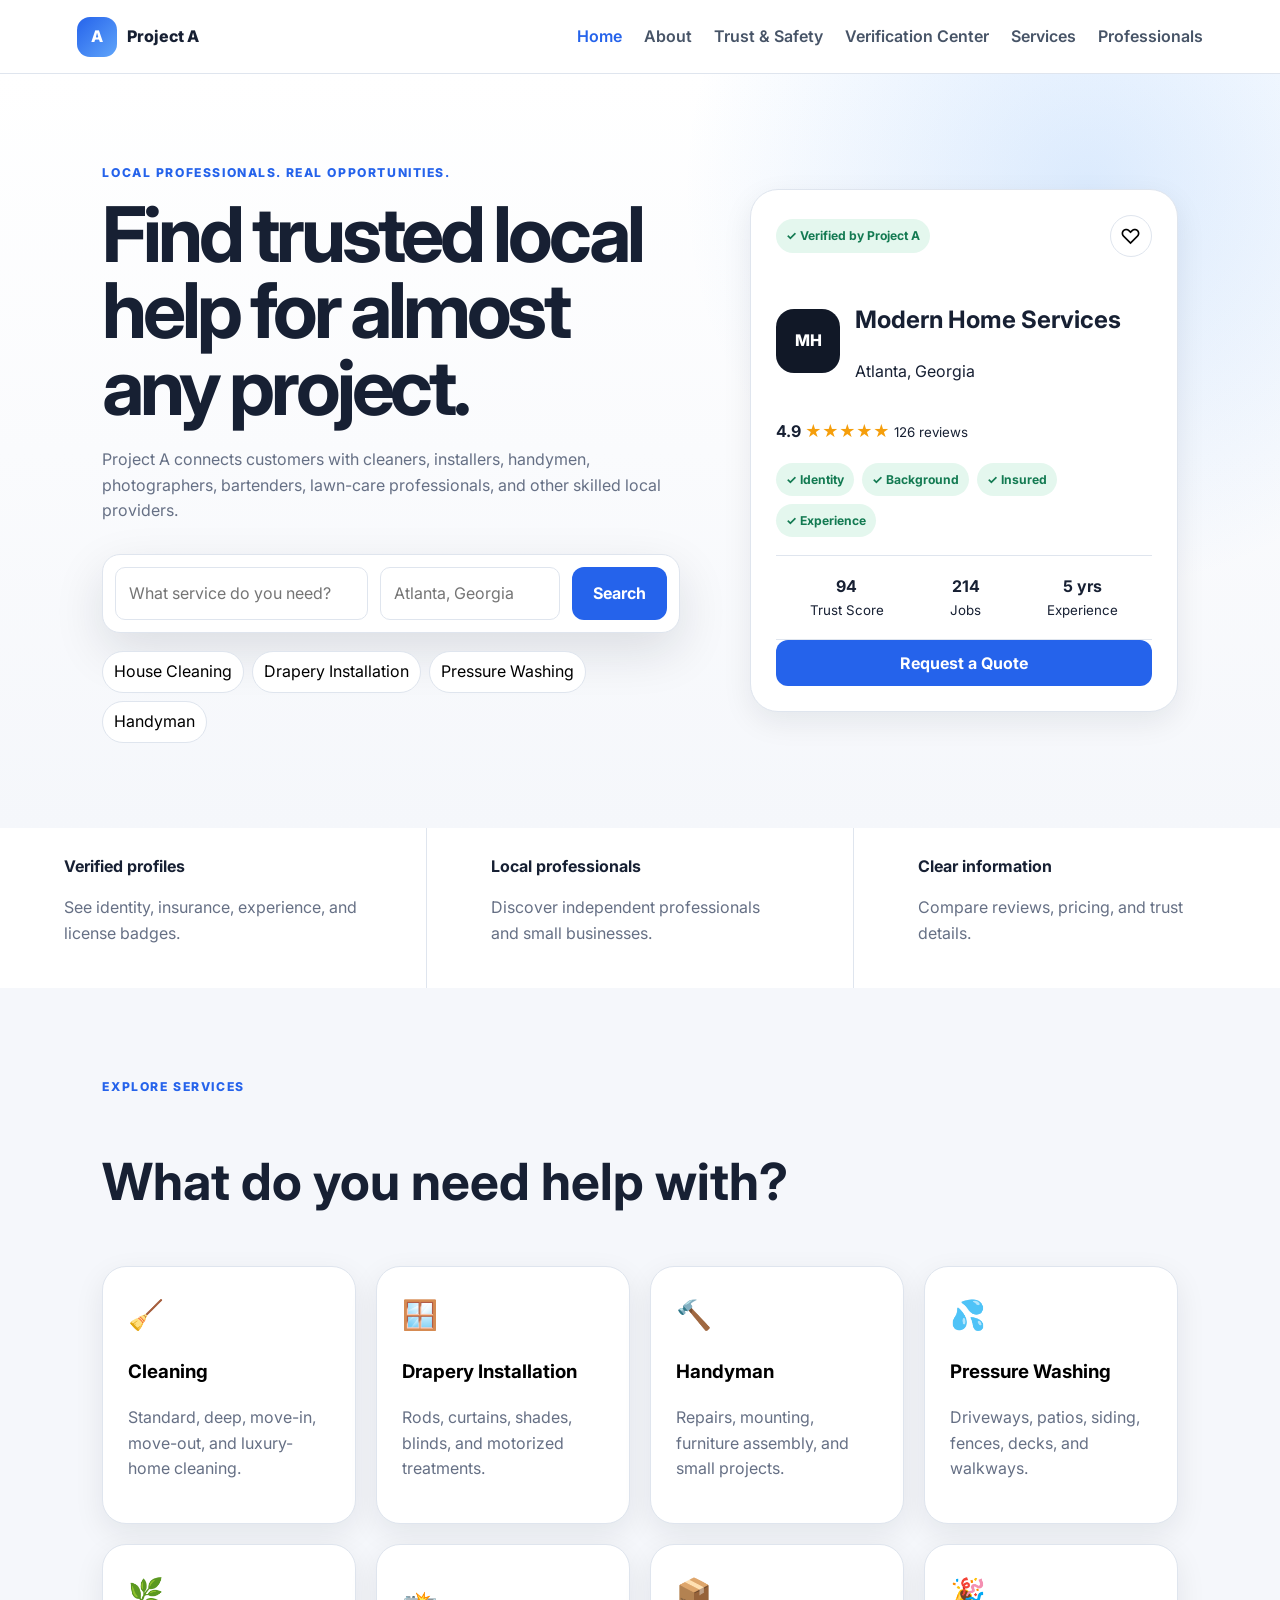
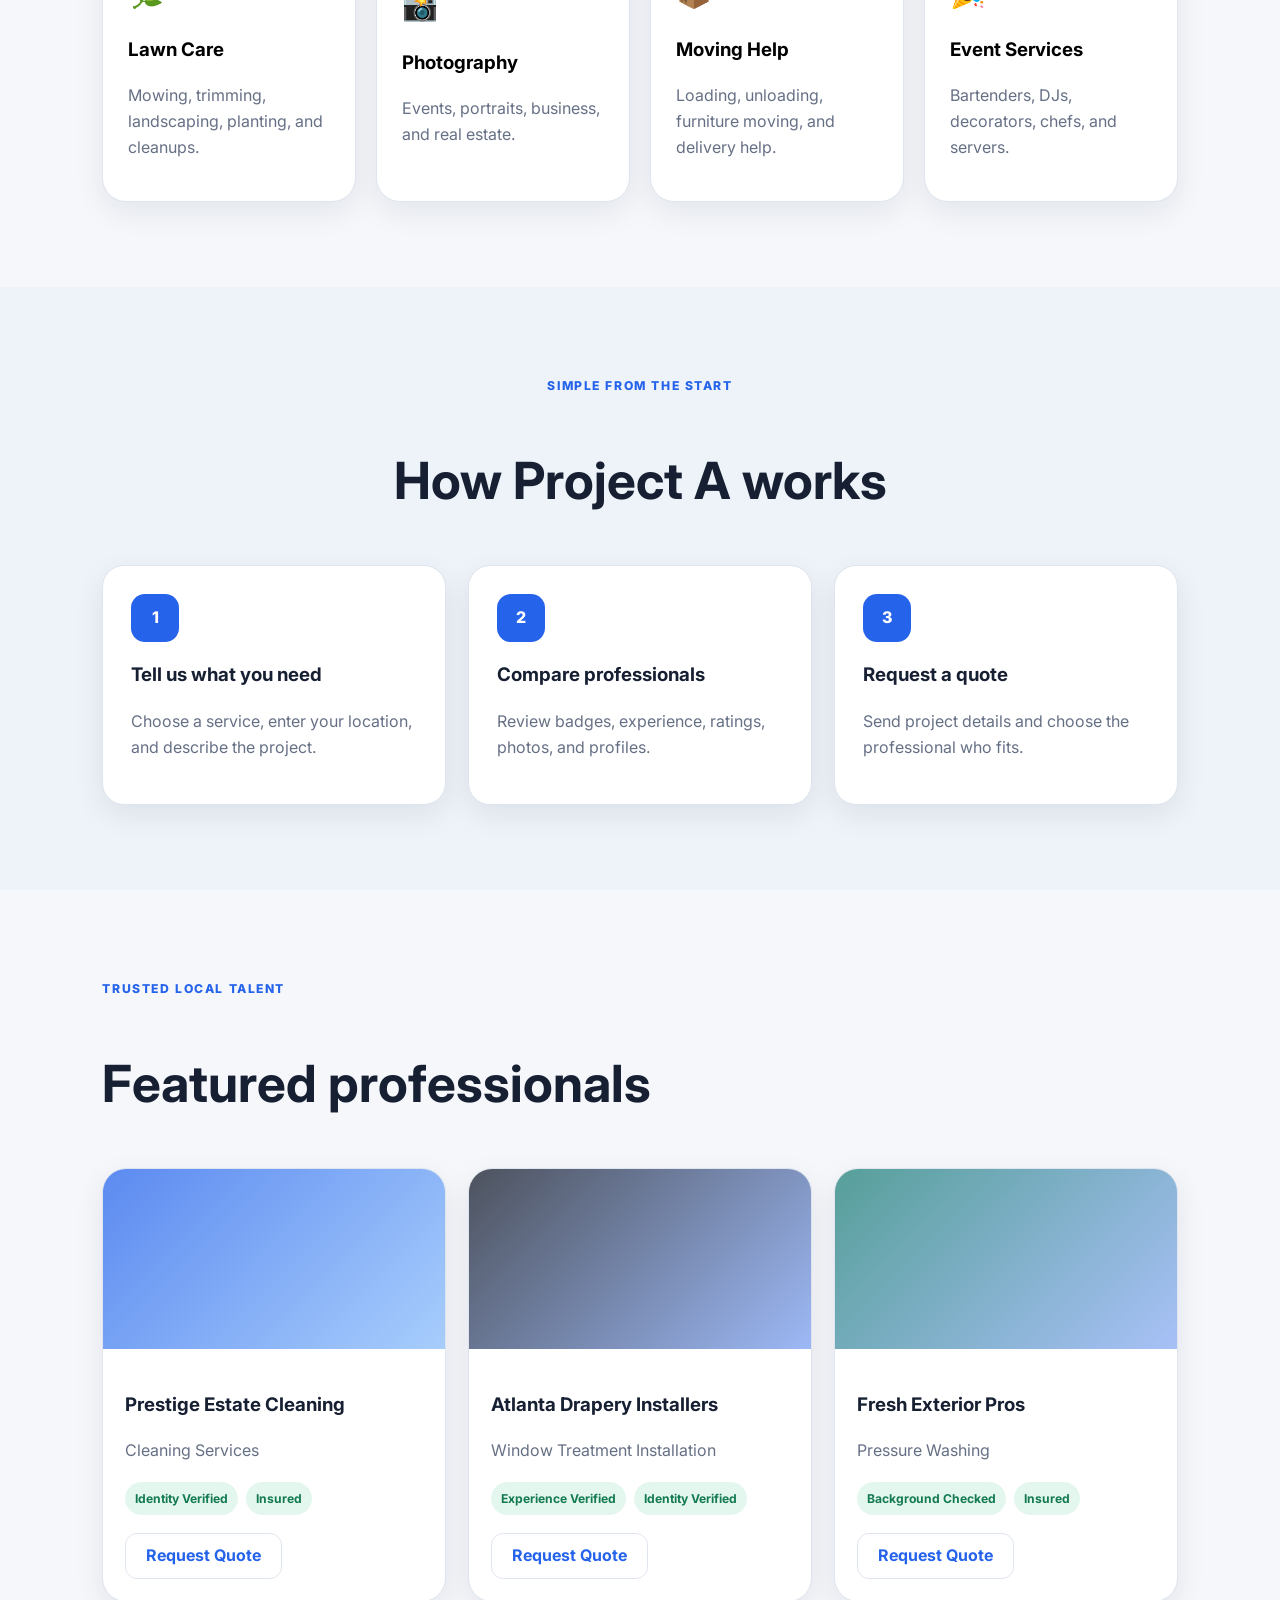
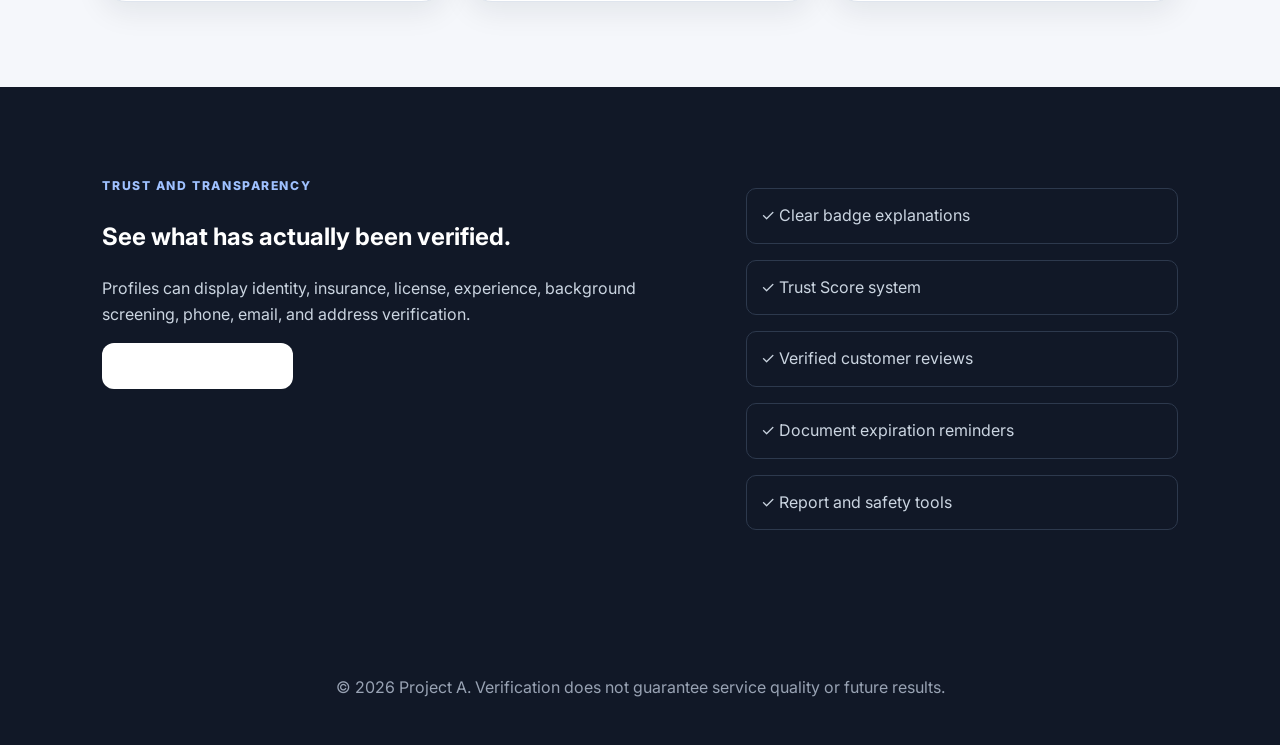
==== commit 8cddcdf9: "Project A Version 2" ====
--- a/index.html
+++ b/index.html
@@ -1,762 +1,121 @@
 <!DOCTYPE html>
 <html lang="en">
 <head>
-    <meta charset="UTF-8">
-    <meta name="viewport" content="width=device-width, initial-scale=1.0">
-
-    <title>Project A | Local Professionals</title>
-
-    <style>
-        * {
-            box-sizing: border-box;
-            margin: 0;
-            padding: 0;
-        }
-
-        html {
-            scroll-behavior: smooth;
-        }
-
-        body {
-            font-family: Arial, Helvetica, sans-serif;
-            background: #070b14;
-            color: #f8fafc;
-            line-height: 1.6;
-        }
-
-        header {
-            background: rgba(7, 11, 20, 0.92);
-            border-bottom: 1px solid #1e293b;
-            position: sticky;
-            top: 0;
-            z-index: 1000;
-            backdrop-filter: blur(14px);
-        }
-
-        nav {
-            max-width: 1180px;
-            margin: auto;
-            padding: 18px 24px;
-            display: flex;
-            justify-content: space-between;
-            align-items: center;
-            gap: 20px;
-        }
-
-        .logo {
-            font-size: 28px;
-            font-weight: 900;
-            color: #60a5fa;
-            letter-spacing: -1px;
-        }
-
-        .logo span {
-            color: #22c55e;
-        }
-
-        .nav-links {
-            display: flex;
-            align-items: center;
-            gap: 24px;
-        }
-
-        .nav-links a {
-            color: #cbd5e1;
-            text-decoration: none;
-            font-weight: 700;
-            transition: 0.2s;
-        }
-
-        .nav-links a:hover {
-            color: white;
-        }
-
-        .nav-button {
-            background: #2563eb;
-            color: white !important;
-            padding: 10px 18px;
-            border-radius: 9px;
-        }
-
-        .hero {
-            min-height: 650px;
-            display: grid;
-            place-items: center;
-            text-align: center;
-            padding: 100px 24px;
-            background:
-                radial-gradient(circle at 20% 20%, rgba(37, 99, 235, 0.35), transparent 35%),
-                radial-gradient(circle at 80% 70%, rgba(34, 197, 94, 0.16), transparent 35%),
-                #070b14;
-        }
-
-        .hero-content {
-            max-width: 900px;
-        }
-
-        .badge {
-            display: inline-block;
-            background: rgba(37, 99, 235, 0.15);
-            border: 1px solid rgba(96, 165, 250, 0.35);
-            color: #93c5fd;
-            padding: 8px 16px;
-            border-radius: 999px;
-            font-weight: bold;
-            margin-bottom: 24px;
-        }
-
-        .hero h1 {
-            font-size: 64px;
-            line-height: 1.05;
-            letter-spacing: -3px;
-            margin-bottom: 24px;
-        }
-
-        .hero h1 span {
-            color: #60a5fa;
-        }
-
-        .hero p {
-            max-width: 760px;
-            margin: 0 auto 36px;
-            color: #cbd5e1;
-            font-size: 20px;
-        }
-
-        .search-box {
-            max-width: 760px;
-            margin: auto;
-            padding: 9px;
-            display: flex;
-            gap: 10px;
-            background: rgba(30, 41, 59, 0.85);
-            border: 1px solid #334155;
-            border-radius: 14px;
-            box-shadow: 0 20px 50px rgba(0, 0, 0, 0.35);
-        }
-
-        .search-box input {
-            flex: 1;
-            background: transparent;
-            border: none;
-            outline: none;
-            color: white;
-            padding: 16px;
-            font-size: 17px;
-        }
-
-        .search-box input::placeholder {
-            color: #94a3b8;
-        }
-
-        .search-box button {
-            border: none;
-            background: #22c55e;
-            color: white;
-            padding: 15px 28px;
-            border-radius: 9px;
-            font-size: 16px;
-            font-weight: 800;
-            cursor: pointer;
-        }
-
-        .search-box button:hover {
-            background: #16a34a;
-        }
-
-        section {
-            padding: 85px 24px;
-        }
-
-        .container {
-            max-width: 1180px;
-            margin: auto;
-        }
-
-        .section-heading {
-            text-align: center;
-            margin-bottom: 45px;
-        }
-
-        .section-heading h2 {
-            font-size: 40px;
-            margin-bottom: 10px;
-        }
-
-        .section-heading p {
-            color: #94a3b8;
-            font-size: 18px;
-        }
-
-        .stats {
-            margin-top: -45px;
-            position: relative;
-            z-index: 5;
-        }
-
-        .stats-grid {
-            display: grid;
-            grid-template-columns: repeat(3, 1fr);
-            background: rgba(15, 23, 42, 0.95);
-            border: 1px solid #334155;
-            border-radius: 18px;
-            overflow: hidden;
-            box-shadow: 0 20px 45px rgba(0, 0, 0, 0.3);
-        }
-
-        .stat {
-            text-align: center;
-            padding: 30px;
-            border-right: 1px solid #334155;
-        }
-
-        .stat:last-child {
-            border-right: none;
-        }
-
-        .stat h3 {
-            color: #60a5fa;
-            font-size: 32px;
-        }
-
-        .stat p {
-            color: #94a3b8;
-        }
-
-        .categories {
-            display: grid;
-            grid-template-columns: repeat(4, 1fr);
-            gap: 20px;
-        }
-
-        .category-card {
-            background: linear-gradient(145deg, #111827, #0f172a);
-            border: 1px solid #273449;
-            padding: 30px 22px;
-            border-radius: 16px;
-            text-align: center;
-            transition: 0.25s;
-            cursor: pointer;
-        }
-
-        .category-card:hover {
-            transform: translateY(-7px);
-            border-color: #3b82f6;
-            box-shadow: 0 16px 35px rgba(37, 99, 235, 0.15);
-        }
-
-        .category-icon {
-            font-size: 42px;
-            margin-bottom: 14px;
-        }
-
-        .category-card h3 {
-            font-size: 18px;
-        }
-
-        .featured-section {
-            background: #090f1c;
-        }
-
-        .professionals {
-            display: grid;
-            grid-template-columns: repeat(3, 1fr);
-            gap: 24px;
-        }
-
-        .professional-card {
-            background: linear-gradient(145deg, #111827, #0b1220);
-            border: 1px solid #273449;
-            border-radius: 18px;
-            padding: 28px;
-            transition: 0.25s;
-        }
-
-        .professional-card:hover {
-            transform: translateY(-7px);
-            border-color: #3b82f6;
-            box-shadow: 0 18px 40px rgba(0, 0, 0, 0.35);
-        }
-
-        .profile-photo {
-            width: 74px;
-            height: 74px;
-            border-radius: 50%;
-            background: linear-gradient(135deg, #2563eb, #60a5fa);
-            display: grid;
-            place-items: center;
-            font-size: 22px;
-            font-weight: 900;
-            margin-bottom: 20px;
-        }
-
-        .professional-card h3 {
-            font-size: 21px;
-            margin-bottom: 4px;
-        }
-
-        .service-name,
-        .location {
-            color: #94a3b8;
-        }
-
-        .rating {
-            color: #fbbf24;
-            font-weight: 800;
-            margin: 12px 0 8px;
-        }
-
-        .rating span {
-            color: #e2e8f0;
-        }
-
-        .profile-button {
-            display: block;
-            margin-top: 20px;
-            text-align: center;
-            background: #2563eb;
-            color: white;
-            text-decoration: none;
-            padding: 12px;
-            border-radius: 9px;
-            font-weight: 800;
-        }
-
-        .profile-button:hover {
-            background: #1d4ed8;
-        }
-
-        .how-it-works {
-            background: #070b14;
-        }
-
-        .steps {
-            display: grid;
-            grid-template-columns: repeat(3, 1fr);
-            gap: 24px;
-        }
-
-        .step {
-            background: #0f172a;
-            border: 1px solid #273449;
-            padding: 34px;
-            border-radius: 16px;
-            text-align: center;
-        }
-
-        .step-number {
-            width: 52px;
-            height: 52px;
-            margin: 0 auto 20px;
-            border-radius: 50%;
-            background: #2563eb;
-            display: grid;
-            place-items: center;
-            font-size: 21px;
-            font-weight: 900;
-        }
-
-        .step h3 {
-            margin-bottom: 10px;
-        }
-
-        .step p {
-            color: #94a3b8;
-        }
-
-        .cta {
-            text-align: center;
-            background:
-                linear-gradient(rgba(7, 11, 20, 0.75), rgba(7, 11, 20, 0.75)),
-                linear-gradient(135deg, #1d4ed8, #0f172a);
-        }
-
-        .cta h2 {
-            font-size: 42px;
-            margin-bottom: 14px;
-        }
-
-        .cta p {
-            color: #cbd5e1;
-            font-size: 18px;
-            margin-bottom: 28px;
-        }
-
-        .button-group {
-            display: flex;
-            justify-content: center;
-            gap: 14px;
-            flex-wrap: wrap;
-        }
-
-        .primary-button,
-        .secondary-button {
-            border: none;
-            padding: 14px 25px;
-            border-radius: 9px;
-            font-size: 16px;
-            font-weight: 800;
-            cursor: pointer;
-        }
-
-        .primary-button {
-            background: #22c55e;
-            color: white;
-        }
-
-        .secondary-button {
-            background: white;
-            color: #0f172a;
-        }
-
-        footer {
-            background: #03060c;
-            border-top: 1px solid #1e293b;
-            color: #64748b;
-            text-align: center;
-            padding: 30px 20px;
-        }
-
-        @media (max-width: 900px) {
-            .hero h1 {
-                font-size: 47px;
-            }
-
-            .categories {
-                grid-template-columns: repeat(2, 1fr);
-            }
-
-            .professionals,
-            .steps {
-                grid-template-columns: 1fr;
-            }
-
-            .nav-links a:not(.nav-button) {
-                display: none;
-            }
-        }
-
-        @media (max-width: 600px) {
-            .hero {
-                padding: 80px 18px;
-            }
-
-            .hero h1 {
-                font-size: 38px;
-                letter-spacing: -1px;
-            }
-
-            .hero p {
-                font-size: 17px;
-            }
-
-            .search-box {
-                flex-direction: column;
-            }
-
-            .search-box button {
-                width: 100%;
-            }
-
-            .categories {
-                grid-template-columns: 1fr;
-            }
-
-            .stats-grid {
-                grid-template-columns: 1fr;
-            }
-
-            .stat {
-                border-right: none;
-                border-bottom: 1px solid #334155;
-            }
-
-            .stat:last-child {
-                border-bottom: none;
-            }
-
-            .section-heading h2,
-            .cta h2 {
-                font-size: 32px;
-            }
-        }
-    </style>
+  <meta charset="UTF-8">
+  <meta name="viewport" content="width=device-width, initial-scale=1.0">
+  <title>Project A | Trusted Local Professionals</title>
+  <link rel="stylesheet" href="style.css">
 </head>
-
 <body>
-
-<header>
-    <nav>
-        <div class="logo">Project <span>A</span></div>
-
-        <div class="nav-links">
-            <a href="#services">Services</a>
-            <a href="#professionals">Professionals</a>
-            <a href="#how-it-works">How It Works</a>
-            <a href="#join" class="nav-button">Join Project A</a>
-        </div>
-    </nav>
+<header class="site-header">
+  <a class="logo" href="index.html"><span>A</span>Project A</a>
+  <button class="menu-button" id="menuButton">☰</button>
+  <nav id="mainNavigation">
+    <a class="active" href="index.html">Home</a>
+    <a href="about.html">About</a>
+    <a href="trust-safety.html">Trust & Safety</a>
+    <a href="verification-center.html">Verification Center</a>
+    <a href="#services">Services</a>
+    <a href="#professionals">Professionals</a>
+  </nav>
 </header>
 
 <main>
+<section class="hero">
+  <div>
+    <span class="eyebrow">Local professionals. Real opportunities.</span>
+    <h1>Find trusted local help for almost any project.</h1>
+    <p>Project A connects customers with cleaners, installers, handymen, photographers, bartenders, lawn-care professionals, and other skilled local providers.</p>
+    <form class="search-box" id="searchForm">
+      <input id="serviceSearch" placeholder="What service do you need?">
+      <input id="locationSearch" placeholder="Atlanta, Georgia">
+      <button class="primary" type="submit">Search</button>
+    </form>
+    <div class="quick-links">
+      <button data-service="House Cleaning">House Cleaning</button>
+      <button data-service="Drapery Installation">Drapery Installation</button>
+      <button data-service="Pressure Washing">Pressure Washing</button>
+      <button data-service="Handyman">Handyman</button>
+    </div>
+  </div>
 
-    <section class="hero">
-        <div class="hero-content">
+  <article class="profile-card">
+    <div class="card-top"><span class="verified">✓ Verified by Project A</span><button class="favorite">♡</button></div>
+    <div class="profile-heading"><div class="avatar">MH</div><div><h2>Modern Home Services</h2><p>Atlanta, Georgia</p></div></div>
+    <div class="rating"><strong>4.9</strong> <span>★★★★★</span> <small>126 reviews</small></div>
+    <div class="badges"><span>✓ Identity</span><span>✓ Background</span><span>✓ Insured</span><span>✓ Experience</span></div>
+    <div class="stats"><div><strong>94</strong><small>Trust Score</small></div><div><strong>214</strong><small>Jobs</small></div><div><strong>5 yrs</strong><small>Experience</small></div></div>
+    <button class="primary full" id="heroQuoteButton">Request a Quote</button>
+  </article>
+</section>
 
-            <div class="badge">
-                Built for local businesses and skilled professionals
-            </div>
+<section class="trust-strip">
+  <div><strong>Verified profiles</strong><p>See identity, insurance, experience, and license badges.</p></div>
+  <div><strong>Local professionals</strong><p>Discover independent professionals and small businesses.</p></div>
+  <div><strong>Clear information</strong><p>Compare reviews, pricing, and trust details.</p></div>
+</section>
 
-            <h1>
-                Find the right local <span>professional</span> for any job
-            </h1>
+<section class="section" id="services">
+  <span class="eyebrow">Explore services</span>
+  <h2>What do you need help with?</h2>
+  <div class="service-grid">
+    <button class="service-card" data-service="Cleaning"><b>🧹</b><h3>Cleaning</h3><p>Standard, deep, move-in, move-out, and luxury-home cleaning.</p></button>
+    <button class="service-card" data-service="Drapery Installation"><b>🪟</b><h3>Drapery Installation</h3><p>Rods, curtains, shades, blinds, and motorized treatments.</p></button>
+    <button class="service-card" data-service="Handyman"><b>🔨</b><h3>Handyman</h3><p>Repairs, mounting, furniture assembly, and small projects.</p></button>
+    <button class="service-card" data-service="Pressure Washing"><b>💦</b><h3>Pressure Washing</h3><p>Driveways, patios, siding, fences, decks, and walkways.</p></button>
+    <button class="service-card" data-service="Lawn Care"><b>🌿</b><h3>Lawn Care</h3><p>Mowing, trimming, landscaping, planting, and cleanups.</p></button>
+    <button class="service-card" data-service="Photography"><b>📸</b><h3>Photography</h3><p>Events, portraits, business, and real estate.</p></button>
+    <button class="service-card" data-service="Moving Help"><b>📦</b><h3>Moving Help</h3><p>Loading, unloading, furniture moving, and delivery help.</p></button>
+    <button class="service-card" data-service="Event Services"><b>🎉</b><h3>Event Services</h3><p>Bartenders, DJs, decorators, chefs, and servers.</p></button>
+  </div>
+</section>
 
-            <p>
-                Discover cleaners, installers, handymen, landscapers,
-                photographers, detailers and other trusted professionals
-                serving your area.
-            </p>
+<section class="section light">
+  <div class="center">
+    <span class="eyebrow">Simple from the start</span>
+    <h2>How Project A works</h2>
+  </div>
+  <div class="three-grid">
+    <article><span>1</span><h3>Tell us what you need</h3><p>Choose a service, enter your location, and describe the project.</p></article>
+    <article><span>2</span><h3>Compare professionals</h3><p>Review badges, experience, ratings, photos, and profiles.</p></article>
+    <article><span>3</span><h3>Request a quote</h3><p>Send project details and choose the professional who fits.</p></article>
+  </div>
+</section>
 
-            <div class="search-box">
-                <input
-                    id="serviceSearch"
-                    type="text"
-                    placeholder="What service do you need?"
-                >
+<section class="section" id="professionals">
+  <span class="eyebrow">Trusted local talent</span>
+  <h2>Featured professionals</h2>
+  <div class="pro-grid">
+    <article class="pro-card"><div class="cover cleaning"></div><div class="pro-content"><h3>Prestige Estate Cleaning</h3><p>Cleaning Services</p><div class="badges"><span>Identity Verified</span><span>Insured</span></div><button class="secondary quote-button">Request Quote</button></div></article>
+    <article class="pro-card"><div class="cover drapery"></div><div class="pro-content"><h3>Atlanta Drapery Installers</h3><p>Window Treatment Installation</p><div class="badges"><span>Experience Verified</span><span>Identity Verified</span></div><button class="secondary quote-button">Request Quote</button></div></article>
+    <article class="pro-card"><div class="cover pressure"></div><div class="pro-content"><h3>Fresh Exterior Pros</h3><p>Pressure Washing</p><div class="badges"><span>Background Checked</span><span>Insured</span></div><button class="secondary quote-button">Request Quote</button></div></article>
+  </div>
+</section>
 
-                <button onclick="searchServices()">
-                    Search
-                </button>
-            </div>
-
-        </div>
-    </section>
-
-    <section class="stats">
-        <div class="container">
-
-            <div class="stats-grid">
-
-                <div class="stat">
-                    <h3>Local</h3>
-                    <p>Professionals near you</p>
-                </div>
-
-                <div class="stat">
-                    <h3>Direct</h3>
-                    <p>Connect without bidding wars</p>
-                </div>
-
-                <div class="stat">
-                    <h3>Simple</h3>
-                    <p>Find help without the hassle</p>
-                </div>
-
-            </div>
-
-        </div>
-    </section>
-
-    <section id="services">
-        <div class="container">
-
-            <div class="section-heading">
-                <h2>Popular Services</h2>
-                <p>Explore professionals ready to help with your next project.</p>
-            </div>
-
-            <div class="categories">
-
-                <div class="category-card">
-                    <div class="category-icon">🧹</div>
-                    <h3>Cleaning</h3>
-                </div>
-
-                <div class="category-card">
-                    <div class="category-icon">💦</div>
-                    <h3>Pressure Washing</h3>
-                </div>
-
-                <div class="category-card">
-                    <div class="category-icon">🪟</div>
-                    <h3>Drapery Installation</h3>
-                </div>
-
-                <div class="category-card">
-                    <div class="category-icon">🔨</div>
-                    <h3>Handyman</h3>
-                </div>
-
-                <div class="category-card">
-                    <div class="category-icon">🌱</div>
-                    <h3>Lawn Care</h3>
-                </div>
-
-                <div class="category-card">
-                    <div class="category-icon">🚗</div>
-                    <h3>Mobile Detailing</h3>
-                </div>
-
-                <div class="category-card">
-                    <div class="category-icon">📸</div>
-                    <h3>Photography</h3>
-                </div>
-
-                <div class="category-card">
-                    <div class="category-icon">📦</div>
-                    <h3>Moving Help</h3>
-                </div>
-
-            </div>
-        </div>
-    </section>
-
-    <section class="featured-section" id="professionals">
-        <div class="container">
-
-            <div class="section-heading">
-                <h2>Featured Local Professionals</h2>
-                <p>Discover skilled professionals serving the Atlanta area.</p>
-            </div>
-
-            <div class="professionals">
-
-                <div class="professional-card">
-                    <div class="profile-photo">CC</div>
-
-                    <h3>Chris Custom Installations</h3>
-                    <p class="service-name">Drapery & Shade Installation</p>
-                    <p class="rating">★★★★★ <span>5.0</span></p>
-                    <p class="location">📍 Atlanta, Georgia</p>
-
-                    <a href="chris-profile.html" class="profile-button">
-                        View Profile
-                    </a>
-                </div>
-
-                <div class="professional-card">
-                    <div class="profile-photo">PC</div>
-
-                    <h3>Prestige Cleaning</h3>
-                    <p class="service-name">Home & Estate Cleaning</p>
-                    <p class="rating">★★★★★ <span>4.9</span></p>
-                    <p class="location">📍 Chamblee, Georgia</p>
-
-                    <a
-                        href="#"
-                        class="profile-button"
-                        onclick="showMessage('This profile is coming soon!')"
-                    >
-                        View Profile
-                    </a>
-                </div>
-
-                <div class="professional-card">
-                    <div class="profile-photo">AP</div>
-
-                    <h3>Atlanta Pro Wash</h3>
-                    <p class="service-name">Pressure Washing</p>
-                    <p class="rating">★★★★★ <span>4.8</span></p>
-                    <p class="location">📍 Atlanta, Georgia</p>
-
-                    <a
-                        href="#"
-                        class="profile-button"
-                        onclick="showMessage('This profile is coming soon!')"
-                    >
-                        View Profile
-                    </a>
-                </div>
-
-            </div>
-        </div>
-    </section>
-
-    <section class="how-it-works" id="how-it-works">
-        <div class="container">
-
-            <div class="section-heading">
-                <h2>How Project A Works</h2>
-                <p>A simpler way to hire local help.</p>
-            </div>
-
-            <div class="steps">
-
-                <div class="step">
-                    <div class="step-number">1</div>
-                    <h3>Choose a service</h3>
-                    <p>Tell us what kind of work you need completed.</p>
-                </div>
-
-                <div class="step">
-                    <div class="step-number">2</div>
-                    <h3>Browse professionals</h3>
-                    <p>Compare profiles, experience, locations and ratings.</p>
-                </div>
-
-                <div class="step">
-                    <div class="step-number">3</div>
-                    <h3>Make a connection</h3>
-                    <p>Choose the professional who is right for your project.</p>
-                </div>
-
-            </div>
-        </div>
-    </section>
-
-    <section class="cta" id="join">
-        <div class="container">
-
-            <h2>Ready to get started?</h2>
-
-            <p>
-                Find trusted local help or create a professional profile
-                and grow your business.
-            </p>
-
-            <div class="button-group">
-
-                <button
-                    class="primary-button"
-                    onclick="showMessage('Customer signup is coming next!')"
-                >
-                    Find a Professional
-                </button>
-
-                <button
-                    class="secondary-button"
-                    onclick="showMessage('Professional signup is coming next!')"
-                >
-                    Become a Professional
-                </button>
-
-            </div>
-        </div>
-    </section>
-
+<section class="dark-section">
+  <div><span class="eyebrow light-text">Trust and transparency</span><h2>See what has actually been verified.</h2><p>Profiles can display identity, insurance, license, experience, background screening, phone, email, and address verification.</p><a class="white-button" href="trust-safety.html">Visit Trust & Safety</a></div>
+  <div class="check-list"><p>✓ Clear badge explanations</p><p>✓ Trust Score system</p><p>✓ Verified customer reviews</p><p>✓ Document expiration reminders</p><p>✓ Report and safety tools</p></div>
+</section>
 </main>
 
-<footer>
-    <p>© 2026 Project A. Built in Atlanta, Georgia.</p>
-</footer>
+<footer><p>© <span id="currentYear"></span> Project A. Verification does not guarantee service quality or future results.</p></footer>
 
-<script>
-    function searchServices() {
-        const searchInput = document.getElementById("serviceSearch");
-        const service = searchInput.value.trim();
-
-        if (service === "") {
-            alert("Please enter the service you need.");
-            return;
-        }
-
-        alert("Searching Project A for: " + service);
-    }
-
-    function showMessage(message) {
-        alert(message);
-    }
-</script>
-
+<div class="modal-overlay" id="quoteModal">
+  <div class="modal">
+    <button class="close" id="closeQuoteModal">×</button>
+    <span class="eyebrow">Request a quote</span>
+    <h2>Tell us about your project</h2>
+    <form id="quoteForm">
+      <input required placeholder="Full name">
+      <input required type="email" placeholder="Email address">
+      <input required type="tel" placeholder="Phone number">
+      <select required><option value="">Choose a service</option><option>Cleaning</option><option>Drapery Installation</option><option>Pressure Washing</option><option>Handyman</option></select>
+      <textarea required placeholder="Describe your project"></textarea>
+      <button class="primary full" type="submit">Send Quote Request</button>
+    </form>
+  </div>
+</div>
+<div class="toast" id="toastMessage">Your quote request has been submitted.</div>
+<script src="script.js"></script>
 </body>
 </html>
--- a/style.css
+++ b/style.css
@@ -0,0 +1,5 @@
+@import url('https://fonts.googleapis.com/css2?family=Inter:wght@400;500;600;700;800&display=swap');
+:root{--blue:#2563eb;--blue2:#1d4ed8;--ink:#172033;--muted:#667085;--bg:#f5f7fb;--line:#dfe5ee;--green:#137a52;--green-bg:#e4f7ee;--dark:#111827}
+*{box-sizing:border-box}body{margin:0;font-family:Inter,Arial,sans-serif;color:var(--ink);background:var(--bg);line-height:1.6}button,input,select,textarea{font:inherit}button{cursor:pointer}a{text-decoration:none;color:inherit}.site-header{position:sticky;top:0;z-index:20;display:flex;align-items:center;gap:24px;min-height:74px;padding:0 6vw;background:#fff;border-bottom:1px solid var(--line)}.logo{display:flex;align-items:center;gap:10px;font-weight:800}.logo span{display:grid;place-items:center;width:40px;height:40px;border-radius:13px;color:#fff;background:linear-gradient(135deg,var(--blue),#60a5fa)}nav{display:flex;gap:22px;margin-left:auto;font-weight:600;color:#475467}nav a.active,nav a:hover{color:var(--blue)}.menu-button{display:none;margin-left:auto;border:1px solid var(--line);border-radius:10px;background:#fff;padding:10px}.primary,.secondary,.white-button{display:inline-flex;align-items:center;justify-content:center;min-height:46px;padding:0 20px;border-radius:12px;border:1px solid transparent;font-weight:700}.primary{color:#fff;background:var(--blue)}.primary:hover{background:var(--blue2)}.secondary{color:var(--blue);background:#fff;border-color:var(--line)}.white-button{background:#fff}.full{width:100%}.eyebrow{color:var(--blue);font-size:.76rem;font-weight:800;letter-spacing:.13em;text-transform:uppercase}.hero{display:grid;grid-template-columns:1.15fr .85fr;align-items:center;gap:70px;min-height:650px;padding:85px 8vw;background:radial-gradient(circle at 85% 15%,rgba(96,165,250,.22),transparent 32%),linear-gradient(#fff,var(--bg))}.hero h1,.inner-hero h1,.dashboard h1{max-width:850px;margin:12px 0 20px;font-size:clamp(2.8rem,6vw,5.3rem);line-height:1;letter-spacing:-.055em}.hero>div>p,.inner-hero p{max-width:720px;color:var(--muted)}.search-box{display:grid;grid-template-columns:1.4fr 1fr auto;gap:12px;margin-top:30px;padding:12px;border:1px solid var(--line);border-radius:18px;background:#fff;box-shadow:0 18px 50px rgba(17,24,39,.12)}.search-box input,.modal input,.modal select,.modal textarea{width:100%;padding:13px;border:1px solid var(--line);border-radius:10px}.quick-links{display:flex;flex-wrap:wrap;gap:8px;margin-top:18px}.quick-links button{padding:7px 11px;border:1px solid var(--line);border-radius:999px;background:#fff}.profile-card,.service-card,.pro-card,.three-grid article,.badge-grid article,.progress-card,.verification-item,.profile-preview{background:#fff;border:1px solid var(--line);box-shadow:0 10px 30px rgba(17,24,39,.08)}.profile-card{padding:25px;border-radius:28px}.card-top,.profile-heading,.stats,.progress-card,.dashboard-grid{display:flex;align-items:center}.card-top{justify-content:space-between}.verified,.badges span{padding:7px 10px;border-radius:999px;color:var(--green);background:var(--green-bg);font-size:.76rem;font-weight:700}.favorite{border:1px solid var(--line);border-radius:50%;width:42px;height:42px;background:#fff;font-size:1.3rem}.favorite.saved{color:#e11d48}.profile-heading{gap:15px;margin-top:24px}.avatar{display:grid;place-items:center;width:64px;height:64px;border-radius:18px;color:#fff;background:var(--dark);font-weight:800}.rating{margin-top:18px}.rating span{color:#f59e0b}.badges{display:flex;flex-wrap:wrap;gap:8px;margin:18px 0}.stats{justify-content:space-around;padding:18px 0;border-top:1px solid var(--line);border-bottom:1px solid var(--line);text-align:center}.stats strong,.stats small{display:block}.trust-strip{display:grid;grid-template-columns:repeat(3,1fr);gap:1px;background:var(--line)}.trust-strip div{padding:26px 5vw;background:#fff}.trust-strip p,.service-card p,.pro-card p,.three-grid p,.badge-grid p,.verification-item p,.profile-preview p{color:var(--muted)}.section,.inner-hero,.dashboard{padding:85px 8vw}.section h2{font-size:clamp(2rem,4vw,3.2rem)}.light{background:#eef3f9}.center{text-align:center}.service-grid{display:grid;grid-template-columns:repeat(4,1fr);gap:20px}.service-card{min-height:220px;padding:25px;border-radius:24px;text-align:left}.service-card b{font-size:1.8rem}.three-grid,.pro-grid,.badge-grid{display:grid;grid-template-columns:repeat(3,1fr);gap:22px}.three-grid article,.badge-grid article{padding:28px;border-radius:22px}.three-grid article span,.badge-grid b{display:grid;place-items:center;width:48px;height:48px;border-radius:14px;color:#fff;background:var(--blue);font-weight:800}.pro-card{overflow:hidden;border-radius:24px}.cover{height:180px;background-position:center;background-size:cover}.cleaning{background:linear-gradient(135deg,rgba(37,99,235,.75),rgba(96,165,250,.55)),url('https://images.unsplash.com/photo-1581578731548-c64695cc6952?auto=format&fit=crop&w=900&q=80')}.drapery{background:linear-gradient(135deg,rgba(17,24,39,.75),rgba(37,99,235,.45)),url('https://images.unsplash.com/photo-1618221195710-dd6b41faaea6?auto=format&fit=crop&w=900&q=80')}.pressure{background:linear-gradient(135deg,rgba(15,118,110,.70),rgba(37,99,235,.40)),url('https://images.unsplash.com/photo-1584622650111-993a426fbf0a?auto=format&fit=crop&w=900&q=80')}.pro-content{padding:22px}.dark-section{display:grid;grid-template-columns:1.15fr .85fr;gap:60px;padding:85px 8vw;color:#fff;background:var(--dark)}.dark-section p{color:#cbd5e1}.light-text{color:#9fc1ff}.check-list p{padding:14px;border:1px solid #2d394d;border-radius:10px}footer{padding:28px 7vw;color:#98a2b3;text-align:center;background:var(--dark)}.inner-hero{background:#fff}.badge-grid{grid-template-columns:repeat(4,1fr)}.modal-overlay{position:fixed;inset:0;z-index:40;display:none;place-items:center;padding:20px;background:rgba(10,15,25,.72)}.modal-overlay.open{display:grid}.modal{position:relative;width:min(650px,100%);padding:30px;border-radius:22px;background:#fff}.modal form{display:grid;gap:12px}.modal textarea{min-height:120px}.close{position:absolute;right:16px;top:16px;width:40px;height:40px;border:1px solid var(--line);border-radius:50%;background:#fff}.toast{position:fixed;right:20px;bottom:20px;padding:14px 18px;border-radius:10px;color:#fff;background:var(--green);opacity:0;pointer-events:none}.toast.show{opacity:1}.dashboard>section:first-child p{color:var(--muted)}.progress-card{justify-content:space-between;gap:30px;margin:28px 0;padding:25px;border-radius:22px}.progress-card>div{flex:1}.progress-card strong,.progress-card span{display:block}.progress-card aside{padding:18px 28px;border-radius:16px;color:#fff;background:var(--dark);text-align:center}.progress-card aside strong{font-size:2.4rem}.progress-track{height:12px;margin-top:15px;border-radius:999px;background:#e8edf5;overflow:hidden}.progress-track div{width:25%;height:100%;background:linear-gradient(90deg,var(--blue),#60a5fa)}.dashboard-grid{align-items:flex-start;gap:24px}.verification-list{display:grid;gap:14px;flex:1}.verification-item{display:grid;grid-template-columns:auto 1fr auto;gap:16px;align-items:center;padding:20px;border-radius:16px}.verification-item>span{display:grid;place-items:center;width:42px;height:42px;border-radius:12px;color:var(--blue);background:#eaf1ff;font-weight:800}.verification-item.completed>span{color:#fff;background:var(--green)}.verification-item button{padding:9px 13px;border:0;border-radius:9px;font-weight:700}.verify-button{color:#fff;background:var(--blue)}.hidden{display:none}.profile-preview{position:sticky;top:94px;width:320px;padding:24px;border-radius:22px;text-align:center}.unlock-box{margin:20px 0;padding:14px;border-radius:12px;background:#f2f4f7}.unlock-box.unlocked{color:var(--green);background:var(--green-bg)}
+@media(max-width:950px){.hero,.dark-section{grid-template-columns:1fr}.service-grid,.pro-grid,.three-grid,.badge-grid{grid-template-columns:repeat(2,1fr)}.dashboard-grid{display:block}.profile-preview{position:static;width:auto;margin-top:20px}}
+@media(max-width:720px){.site-header{padding:0 20px}.menu-button{display:block}nav{position:absolute;left:0;right:0;top:74px;display:none;flex-direction:column;padding:18px 20px;background:#fff;border-bottom:1px solid var(--line)}nav.open{display:flex}.hero,.section,.inner-hero,.dashboard,.dark-section{padding-left:20px;padding-right:20px}.search-box{grid-template-columns:1fr}.trust-strip{grid-template-columns:1fr}.service-grid,.pro-grid,.three-grid,.badge-grid{grid-template-columns:1fr}.verification-item{grid-template-columns:auto 1fr}.verification-item button{grid-column:1/-1;width:100%}}
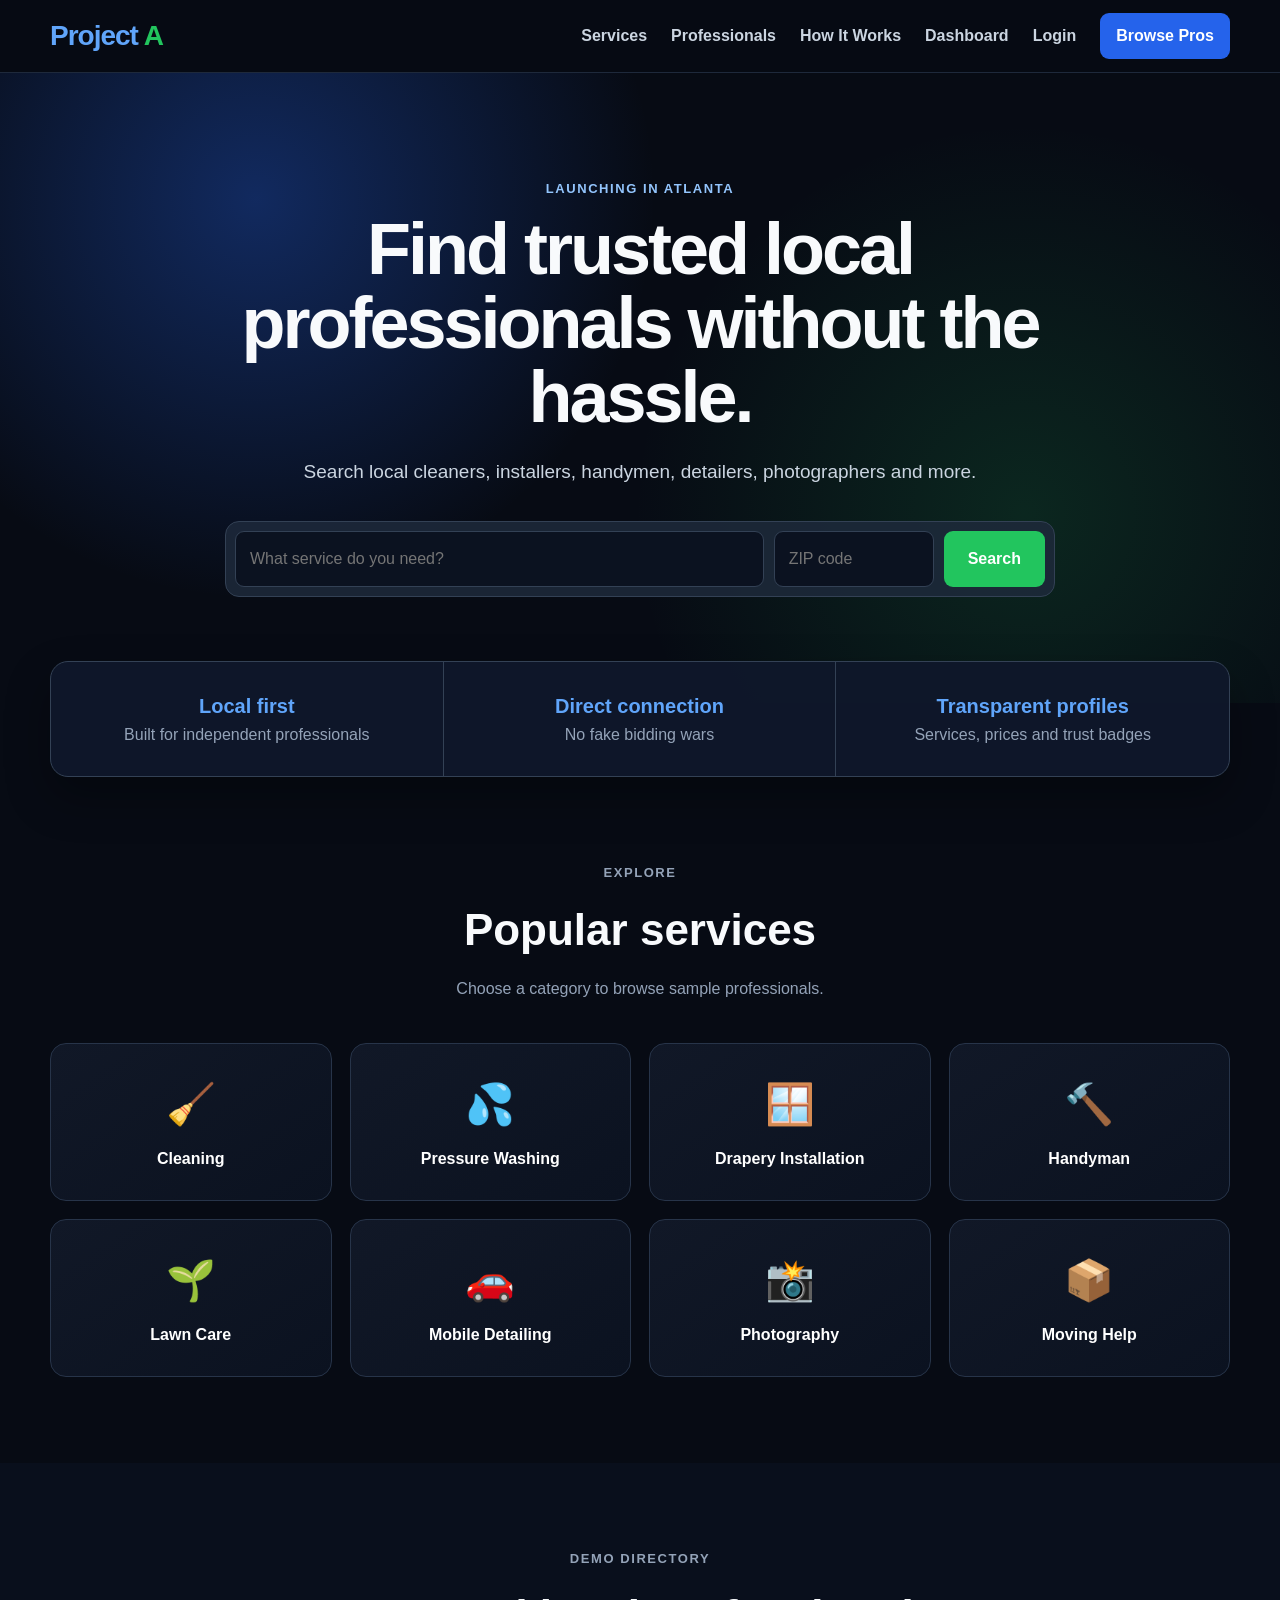
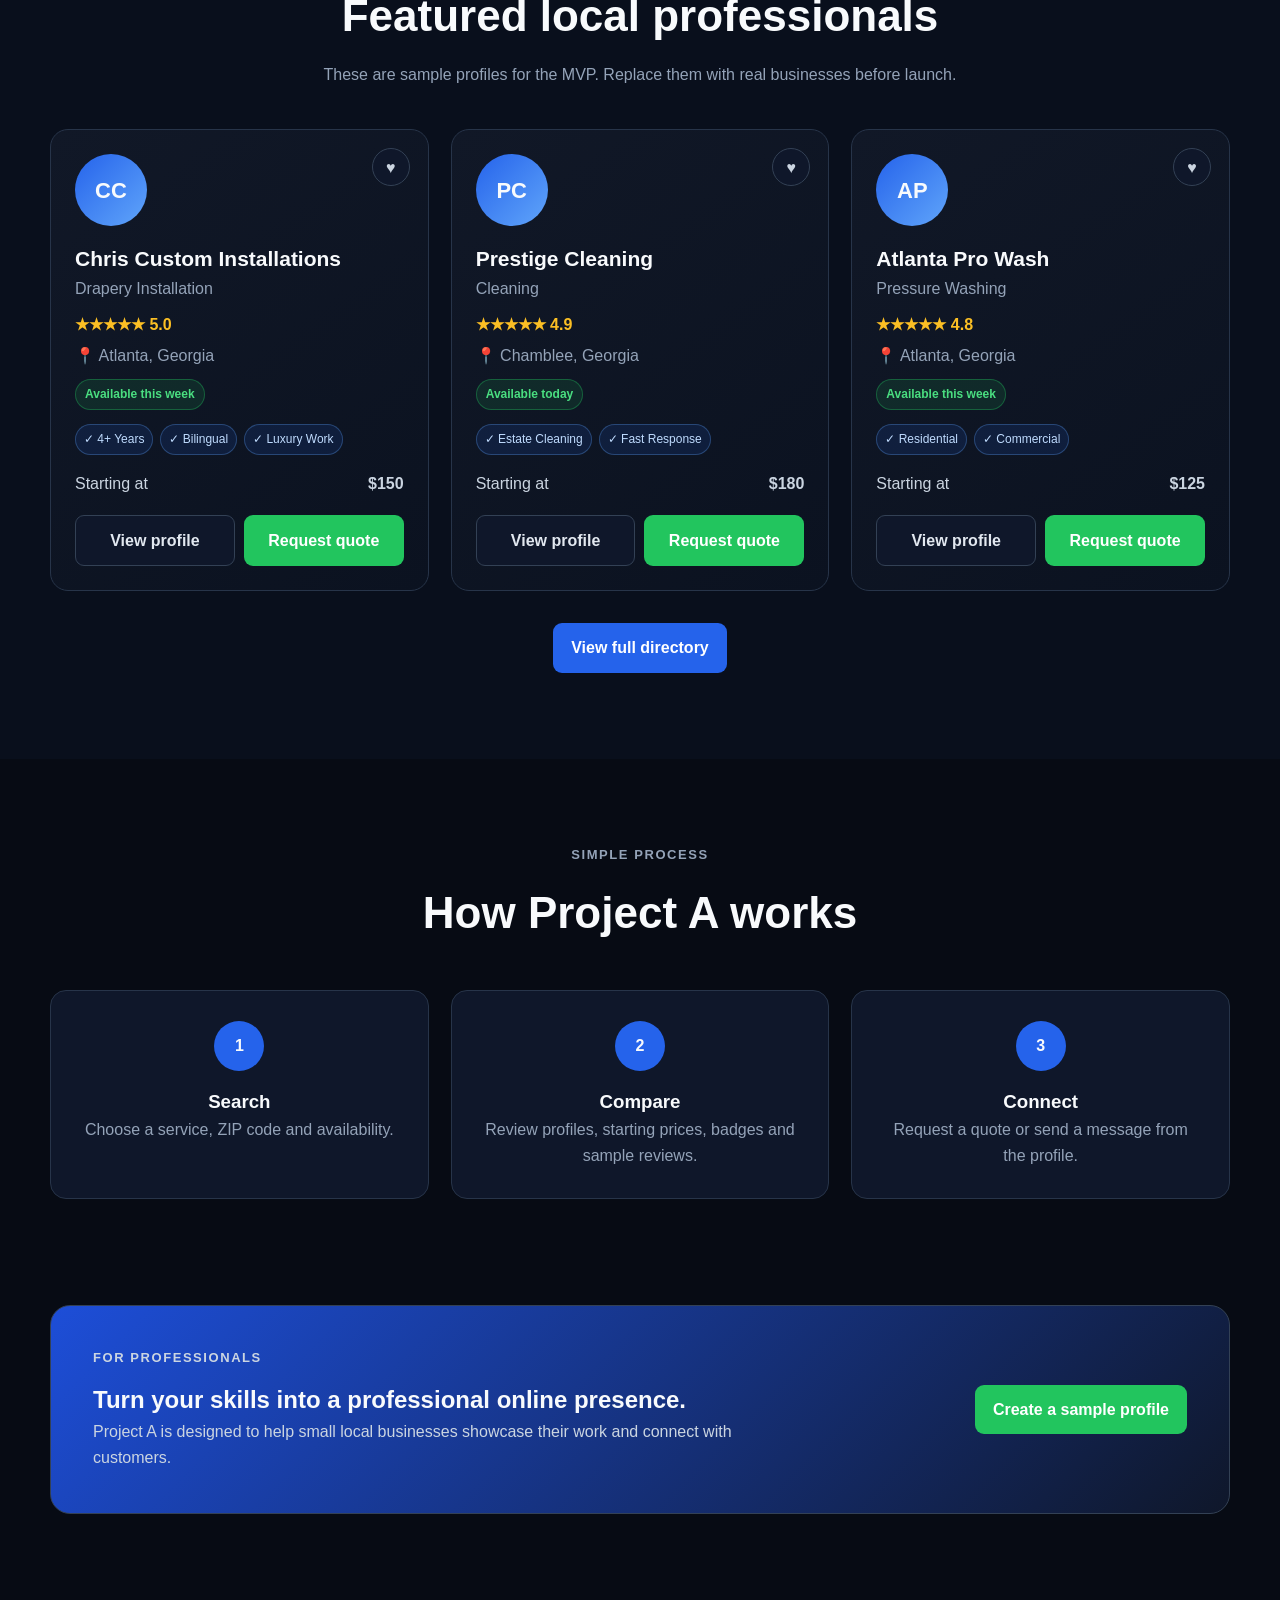
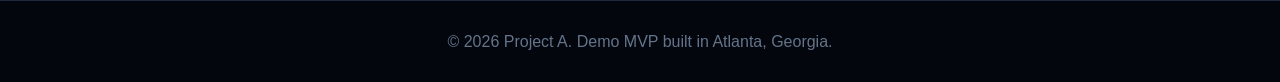
==== commit 292cf44c: "Add polished professional profile" ====
--- a/index.html
+++ b/index.html
@@ -3,119 +3,175 @@
 <head>
   <meta charset="UTF-8">
   <meta name="viewport" content="width=device-width, initial-scale=1.0">
-  <title>Project A | Trusted Local Professionals</title>
+  <title>Project A | Local Professionals</title>
   <link rel="stylesheet" href="style.css">
 </head>
 <body>
 <header class="site-header">
-  <a class="logo" href="index.html"><span>A</span>Project A</a>
-  <button class="menu-button" id="menuButton">☰</button>
-  <nav id="mainNavigation">
-    <a class="active" href="index.html">Home</a>
-    <a href="about.html">About</a>
-    <a href="trust-safety.html">Trust & Safety</a>
-    <a href="verification-center.html">Verification Center</a>
-    <a href="#services">Services</a>
-    <a href="#professionals">Professionals</a>
+  <nav class="nav container">
+    <a class="logo" href="index.html">Project <span>A</span></a>
+    <div class="nav-links">
+      <a href="#services">Services</a>
+      <a href="#professionals">Professionals</a>
+      <a href="#how">How It Works</a>
+      <a href="dashboard.html">Dashboard</a><a href="login.html">Login</a><a class="nav-cta" href="professionals.html">Browse Pros</a>
+    </div>
   </nav>
 </header>
 
 <main>
-<section class="hero">
-  <div>
-    <span class="eyebrow">Local professionals. Real opportunities.</span>
-    <h1>Find trusted local help for almost any project.</h1>
-    <p>Project A connects customers with cleaners, installers, handymen, photographers, bartenders, lawn-care professionals, and other skilled local providers.</p>
-    <form class="search-box" id="searchForm">
-      <input id="serviceSearch" placeholder="What service do you need?">
-      <input id="locationSearch" placeholder="Atlanta, Georgia">
-      <button class="primary" type="submit">Search</button>
+  <section class="hero">
+    <div class="container hero-inner">
+      <div class="eyebrow">Launching in Atlanta</div>
+      <h1>Find trusted local professionals without the hassle.</h1>
+      <p>Search local cleaners, installers, handymen, detailers, photographers and more.</p>
+
+      <form class="hero-search" id="homeSearch">
+        <input id="homeSearchInput" type="search" placeholder="What service do you need?" autocomplete="off">
+        <input id="homeZipInput" type="text" placeholder="ZIP code" maxlength="10">
+        <button type="submit">Search</button>
+      </form>
+      <div class="search-suggestions" id="homeSuggestions"></div>
+    </div>
+  </section>
+
+  <section class="trust-strip">
+    <div class="container trust-grid">
+      <div><strong>Local first</strong><span>Built for independent professionals</span></div>
+      <div><strong>Direct connection</strong><span>No fake bidding wars</span></div>
+      <div><strong>Transparent profiles</strong><span>Services, prices and trust badges</span></div>
+    </div>
+  </section>
+
+  <section class="section container" id="services">
+    <div class="section-heading">
+      <p class="eyebrow">Explore</p>
+      <h2>Popular services</h2>
+      <p>Choose a category to browse sample professionals.</p>
+    </div>
+
+    <div class="category-grid" id="categoryGrid">
+      <button class="category-card" data-service="Cleaning"><span>🧹</span><b>Cleaning</b></button>
+      <button class="category-card" data-service="Pressure Washing"><span>💦</span><b>Pressure Washing</b></button>
+      <button class="category-card" data-service="Drapery Installation"><span>🪟</span><b>Drapery Installation</b></button>
+      <button class="category-card" data-service="Handyman"><span>🔨</span><b>Handyman</b></button>
+      <button class="category-card" data-service="Lawn Care"><span>🌱</span><b>Lawn Care</b></button>
+      <button class="category-card" data-service="Mobile Detailing"><span>🚗</span><b>Mobile Detailing</b></button>
+      <button class="category-card" data-service="Photography"><span>📸</span><b>Photography</b></button>
+      <button class="category-card" data-service="Moving Help"><span>📦</span><b>Moving Help</b></button>
+    </div>
+  </section>
+
+  <section class="section alt-section" id="professionals">
+    <div class="container">
+      <div class="section-heading">
+        <p class="eyebrow">Demo directory</p>
+        <h2>Featured local professionals</h2>
+        <p>These are sample profiles for the MVP. Replace them with real businesses before launch.</p>
+      </div>
+      <div class="professional-grid" id="featuredProfessionals"></div>
+      <div class="center">
+        <a class="button secondary" href="professionals.html">View full directory</a>
+      </div>
+    </div>
+  </section>
+
+  <section class="section container" id="how">
+    <div class="section-heading">
+      <p class="eyebrow">Simple process</p>
+      <h2>How Project A works</h2>
+    </div>
+    <div class="steps">
+      <article><span>1</span><h3>Search</h3><p>Choose a service, ZIP code and availability.</p></article>
+      <article><span>2</span><h3>Compare</h3><p>Review profiles, starting prices, badges and sample reviews.</p></article>
+      <article><span>3</span><h3>Connect</h3><p>Request a quote or send a message from the profile.</p></article>
+    </div>
+  </section>
+
+  <section class="section cta-section">
+    <div class="container cta-card">
+      <div>
+        <p class="eyebrow">For professionals</p>
+        <h2>Turn your skills into a professional online presence.</h2>
+        <p>Project A is designed to help small local businesses showcase their work and connect with customers.</p>
+      </div>
+      <button class="button primary" onclick="openJoinModal()">Create a sample profile</button>
+    </div>
+  </section>
+</main>
+
+<footer class="footer">
+  <div class="container">© 2026 Project A. Demo MVP built in Atlanta, Georgia.</div>
+</footer>
+
+<div class="modal" id="profileModal" aria-hidden="true">
+  <div class="modal-panel large">
+    <button class="modal-close" onclick="closeModal('profileModal')" aria-label="Close">×</button>
+    <div id="profileModalContent"></div>
+  </div>
+</div>
+
+<div class="modal" id="quoteModal" aria-hidden="true">
+  <div class="modal-panel">
+    <button class="modal-close" onclick="closeModal('quoteModal')" aria-label="Close">×</button>
+    <h2>Request a quote</h2>
+    <p class="muted" id="quoteProfessionalName"></p>
+    <form id="quoteForm" class="form">
+      <div class="form-row">
+        <label>Full name<input name="name" required></label>
+        <label>Phone<input name="phone" type="tel" required></label>
+      </div>
+      <div class="form-row">
+        <label>Email<input name="email" type="email" required></label>
+        <label>Preferred date<input name="date" type="date" required></label>
+      </div>
+      <label>Service
+        <select name="service" id="quoteService" required></select>
+      </label>
+      <label>ZIP code<input name="zip" maxlength="10" required></label>
+      <label>Describe the job<textarea name="description" rows="5" required></textarea></label>
+      <label>Photos<input name="photos" type="file" accept="image/*" multiple></label>
+      <small>Demo only: submissions and photos are not sent or stored.</small>
+      <button class="button primary" type="submit">Create quote request</button>
     </form>
-    <div class="quick-links">
-      <button data-service="House Cleaning">House Cleaning</button>
-      <button data-service="Drapery Installation">Drapery Installation</button>
-      <button data-service="Pressure Washing">Pressure Washing</button>
-      <button data-service="Handyman">Handyman</button>
+    <div class="success-state" id="quoteSuccess">
+      <div class="success-icon">✓</div>
+      <h3>Quote request created</h3>
+      <p>This front-end demo is working. A backend is needed to deliver it to the professional.</p>
     </div>
   </div>
+</div>
 
-  <article class="profile-card">
-    <div class="card-top"><span class="verified">✓ Verified by Project A</span><button class="favorite">♡</button></div>
-    <div class="profile-heading"><div class="avatar">MH</div><div><h2>Modern Home Services</h2><p>Atlanta, Georgia</p></div></div>
-    <div class="rating"><strong>4.9</strong> <span>★★★★★</span> <small>126 reviews</small></div>
-    <div class="badges"><span>✓ Identity</span><span>✓ Background</span><span>✓ Insured</span><span>✓ Experience</span></div>
-    <div class="stats"><div><strong>94</strong><small>Trust Score</small></div><div><strong>214</strong><small>Jobs</small></div><div><strong>5 yrs</strong><small>Experience</small></div></div>
-    <button class="primary full" id="heroQuoteButton">Request a Quote</button>
-  </article>
-</section>
-
-<section class="trust-strip">
-  <div><strong>Verified profiles</strong><p>See identity, insurance, experience, and license badges.</p></div>
-  <div><strong>Local professionals</strong><p>Discover independent professionals and small businesses.</p></div>
-  <div><strong>Clear information</strong><p>Compare reviews, pricing, and trust details.</p></div>
-</section>
-
-<section class="section" id="services">
-  <span class="eyebrow">Explore services</span>
-  <h2>What do you need help with?</h2>
-  <div class="service-grid">
-    <button class="service-card" data-service="Cleaning"><b>🧹</b><h3>Cleaning</h3><p>Standard, deep, move-in, move-out, and luxury-home cleaning.</p></button>
-    <button class="service-card" data-service="Drapery Installation"><b>🪟</b><h3>Drapery Installation</h3><p>Rods, curtains, shades, blinds, and motorized treatments.</p></button>
-    <button class="service-card" data-service="Handyman"><b>🔨</b><h3>Handyman</h3><p>Repairs, mounting, furniture assembly, and small projects.</p></button>
-    <button class="service-card" data-service="Pressure Washing"><b>💦</b><h3>Pressure Washing</h3><p>Driveways, patios, siding, fences, decks, and walkways.</p></button>
-    <button class="service-card" data-service="Lawn Care"><b>🌿</b><h3>Lawn Care</h3><p>Mowing, trimming, landscaping, planting, and cleanups.</p></button>
-    <button class="service-card" data-service="Photography"><b>📸</b><h3>Photography</h3><p>Events, portraits, business, and real estate.</p></button>
-    <button class="service-card" data-service="Moving Help"><b>📦</b><h3>Moving Help</h3><p>Loading, unloading, furniture moving, and delivery help.</p></button>
-    <button class="service-card" data-service="Event Services"><b>🎉</b><h3>Event Services</h3><p>Bartenders, DJs, decorators, chefs, and servers.</p></button>
-  </div>
-</section>
-
-<section class="section light">
-  <div class="center">
-    <span class="eyebrow">Simple from the start</span>
-    <h2>How Project A works</h2>
-  </div>
-  <div class="three-grid">
-    <article><span>1</span><h3>Tell us what you need</h3><p>Choose a service, enter your location, and describe the project.</p></article>
-    <article><span>2</span><h3>Compare professionals</h3><p>Review badges, experience, ratings, photos, and profiles.</p></article>
-    <article><span>3</span><h3>Request a quote</h3><p>Send project details and choose the professional who fits.</p></article>
-  </div>
-</section>
-
-<section class="section" id="professionals">
-  <span class="eyebrow">Trusted local talent</span>
-  <h2>Featured professionals</h2>
-  <div class="pro-grid">
-    <article class="pro-card"><div class="cover cleaning"></div><div class="pro-content"><h3>Prestige Estate Cleaning</h3><p>Cleaning Services</p><div class="badges"><span>Identity Verified</span><span>Insured</span></div><button class="secondary quote-button">Request Quote</button></div></article>
-    <article class="pro-card"><div class="cover drapery"></div><div class="pro-content"><h3>Atlanta Drapery Installers</h3><p>Window Treatment Installation</p><div class="badges"><span>Experience Verified</span><span>Identity Verified</span></div><button class="secondary quote-button">Request Quote</button></div></article>
-    <article class="pro-card"><div class="cover pressure"></div><div class="pro-content"><h3>Fresh Exterior Pros</h3><p>Pressure Washing</p><div class="badges"><span>Background Checked</span><span>Insured</span></div><button class="secondary quote-button">Request Quote</button></div></article>
-  </div>
-</section>
-
-<section class="dark-section">
-  <div><span class="eyebrow light-text">Trust and transparency</span><h2>See what has actually been verified.</h2><p>Profiles can display identity, insurance, license, experience, background screening, phone, email, and address verification.</p><a class="white-button" href="trust-safety.html">Visit Trust & Safety</a></div>
-  <div class="check-list"><p>✓ Clear badge explanations</p><p>✓ Trust Score system</p><p>✓ Verified customer reviews</p><p>✓ Document expiration reminders</p><p>✓ Report and safety tools</p></div>
-</section>
-</main>
-
-<footer><p>© <span id="currentYear"></span> Project A. Verification does not guarantee service quality or future results.</p></footer>
-
-<div class="modal-overlay" id="quoteModal">
-  <div class="modal">
-    <button class="close" id="closeQuoteModal">×</button>
-    <span class="eyebrow">Request a quote</span>
-    <h2>Tell us about your project</h2>
-    <form id="quoteForm">
-      <input required placeholder="Full name">
-      <input required type="email" placeholder="Email address">
-      <input required type="tel" placeholder="Phone number">
-      <select required><option value="">Choose a service</option><option>Cleaning</option><option>Drapery Installation</option><option>Pressure Washing</option><option>Handyman</option></select>
-      <textarea required placeholder="Describe your project"></textarea>
-      <button class="primary full" type="submit">Send Quote Request</button>
+<div class="modal" id="messageModal" aria-hidden="true">
+  <div class="modal-panel">
+    <button class="modal-close" onclick="closeModal('messageModal')" aria-label="Close">×</button>
+    <h2>Send a message</h2>
+    <p class="muted" id="messageProfessionalName"></p>
+    <form id="messageForm" class="form">
+      <label>Your name<input required></label>
+      <label>Email<input type="email" required></label>
+      <label>Message<textarea rows="6" required placeholder="Hi, are you available this weekend?"></textarea></label>
+      <button class="button secondary" type="submit">Create message</button>
+      <small>Demo only: the message is not delivered yet.</small>
     </form>
   </div>
 </div>
-<div class="toast" id="toastMessage">Your quote request has been submitted.</div>
+
+<div class="modal" id="joinModal" aria-hidden="true">
+  <div class="modal-panel">
+    <button class="modal-close" onclick="closeModal('joinModal')" aria-label="Close">×</button>
+    <h2>Create a sample professional profile</h2>
+    <form id="joinForm" class="form">
+      <label>Business name<input required></label>
+      <label>Primary service<input required></label>
+      <label>City<input required value="Atlanta"></label>
+      <label>Starting price<input type="number" min="0" placeholder="150"></label>
+      <button class="button primary" type="submit">Preview signup</button>
+      <small>Demo only: this does not create a real account.</small>
+    </form>
+  </div>
+</div>
+
 <script src="script.js"></script>
 </body>
-</html>+</html>
--- a/style.css
+++ b/style.css
@@ -1,5 +1,177 @@
-@import url('https://fonts.googleapis.com/css2?family=Inter:wght@400;500;600;700;800&display=swap');
-:root{--blue:#2563eb;--blue2:#1d4ed8;--ink:#172033;--muted:#667085;--bg:#f5f7fb;--line:#dfe5ee;--green:#137a52;--green-bg:#e4f7ee;--dark:#111827}
-*{box-sizing:border-box}body{margin:0;font-family:Inter,Arial,sans-serif;color:var(--ink);background:var(--bg);line-height:1.6}button,input,select,textarea{font:inherit}button{cursor:pointer}a{text-decoration:none;color:inherit}.site-header{position:sticky;top:0;z-index:20;display:flex;align-items:center;gap:24px;min-height:74px;padding:0 6vw;background:#fff;border-bottom:1px solid var(--line)}.logo{display:flex;align-items:center;gap:10px;font-weight:800}.logo span{display:grid;place-items:center;width:40px;height:40px;border-radius:13px;color:#fff;background:linear-gradient(135deg,var(--blue),#60a5fa)}nav{display:flex;gap:22px;margin-left:auto;font-weight:600;color:#475467}nav a.active,nav a:hover{color:var(--blue)}.menu-button{display:none;margin-left:auto;border:1px solid var(--line);border-radius:10px;background:#fff;padding:10px}.primary,.secondary,.white-button{display:inline-flex;align-items:center;justify-content:center;min-height:46px;padding:0 20px;border-radius:12px;border:1px solid transparent;font-weight:700}.primary{color:#fff;background:var(--blue)}.primary:hover{background:var(--blue2)}.secondary{color:var(--blue);background:#fff;border-color:var(--line)}.white-button{background:#fff}.full{width:100%}.eyebrow{color:var(--blue);font-size:.76rem;font-weight:800;letter-spacing:.13em;text-transform:uppercase}.hero{display:grid;grid-template-columns:1.15fr .85fr;align-items:center;gap:70px;min-height:650px;padding:85px 8vw;background:radial-gradient(circle at 85% 15%,rgba(96,165,250,.22),transparent 32%),linear-gradient(#fff,var(--bg))}.hero h1,.inner-hero h1,.dashboard h1{max-width:850px;margin:12px 0 20px;font-size:clamp(2.8rem,6vw,5.3rem);line-height:1;letter-spacing:-.055em}.hero>div>p,.inner-hero p{max-width:720px;color:var(--muted)}.search-box{display:grid;grid-template-columns:1.4fr 1fr auto;gap:12px;margin-top:30px;padding:12px;border:1px solid var(--line);border-radius:18px;background:#fff;box-shadow:0 18px 50px rgba(17,24,39,.12)}.search-box input,.modal input,.modal select,.modal textarea{width:100%;padding:13px;border:1px solid var(--line);border-radius:10px}.quick-links{display:flex;flex-wrap:wrap;gap:8px;margin-top:18px}.quick-links button{padding:7px 11px;border:1px solid var(--line);border-radius:999px;background:#fff}.profile-card,.service-card,.pro-card,.three-grid article,.badge-grid article,.progress-card,.verification-item,.profile-preview{background:#fff;border:1px solid var(--line);box-shadow:0 10px 30px rgba(17,24,39,.08)}.profile-card{padding:25px;border-radius:28px}.card-top,.profile-heading,.stats,.progress-card,.dashboard-grid{display:flex;align-items:center}.card-top{justify-content:space-between}.verified,.badges span{padding:7px 10px;border-radius:999px;color:var(--green);background:var(--green-bg);font-size:.76rem;font-weight:700}.favorite{border:1px solid var(--line);border-radius:50%;width:42px;height:42px;background:#fff;font-size:1.3rem}.favorite.saved{color:#e11d48}.profile-heading{gap:15px;margin-top:24px}.avatar{display:grid;place-items:center;width:64px;height:64px;border-radius:18px;color:#fff;background:var(--dark);font-weight:800}.rating{margin-top:18px}.rating span{color:#f59e0b}.badges{display:flex;flex-wrap:wrap;gap:8px;margin:18px 0}.stats{justify-content:space-around;padding:18px 0;border-top:1px solid var(--line);border-bottom:1px solid var(--line);text-align:center}.stats strong,.stats small{display:block}.trust-strip{display:grid;grid-template-columns:repeat(3,1fr);gap:1px;background:var(--line)}.trust-strip div{padding:26px 5vw;background:#fff}.trust-strip p,.service-card p,.pro-card p,.three-grid p,.badge-grid p,.verification-item p,.profile-preview p{color:var(--muted)}.section,.inner-hero,.dashboard{padding:85px 8vw}.section h2{font-size:clamp(2rem,4vw,3.2rem)}.light{background:#eef3f9}.center{text-align:center}.service-grid{display:grid;grid-template-columns:repeat(4,1fr);gap:20px}.service-card{min-height:220px;padding:25px;border-radius:24px;text-align:left}.service-card b{font-size:1.8rem}.three-grid,.pro-grid,.badge-grid{display:grid;grid-template-columns:repeat(3,1fr);gap:22px}.three-grid article,.badge-grid article{padding:28px;border-radius:22px}.three-grid article span,.badge-grid b{display:grid;place-items:center;width:48px;height:48px;border-radius:14px;color:#fff;background:var(--blue);font-weight:800}.pro-card{overflow:hidden;border-radius:24px}.cover{height:180px;background-position:center;background-size:cover}.cleaning{background:linear-gradient(135deg,rgba(37,99,235,.75),rgba(96,165,250,.55)),url('https://images.unsplash.com/photo-1581578731548-c64695cc6952?auto=format&fit=crop&w=900&q=80')}.drapery{background:linear-gradient(135deg,rgba(17,24,39,.75),rgba(37,99,235,.45)),url('https://images.unsplash.com/photo-1618221195710-dd6b41faaea6?auto=format&fit=crop&w=900&q=80')}.pressure{background:linear-gradient(135deg,rgba(15,118,110,.70),rgba(37,99,235,.40)),url('https://images.unsplash.com/photo-1584622650111-993a426fbf0a?auto=format&fit=crop&w=900&q=80')}.pro-content{padding:22px}.dark-section{display:grid;grid-template-columns:1.15fr .85fr;gap:60px;padding:85px 8vw;color:#fff;background:var(--dark)}.dark-section p{color:#cbd5e1}.light-text{color:#9fc1ff}.check-list p{padding:14px;border:1px solid #2d394d;border-radius:10px}footer{padding:28px 7vw;color:#98a2b3;text-align:center;background:var(--dark)}.inner-hero{background:#fff}.badge-grid{grid-template-columns:repeat(4,1fr)}.modal-overlay{position:fixed;inset:0;z-index:40;display:none;place-items:center;padding:20px;background:rgba(10,15,25,.72)}.modal-overlay.open{display:grid}.modal{position:relative;width:min(650px,100%);padding:30px;border-radius:22px;background:#fff}.modal form{display:grid;gap:12px}.modal textarea{min-height:120px}.close{position:absolute;right:16px;top:16px;width:40px;height:40px;border:1px solid var(--line);border-radius:50%;background:#fff}.toast{position:fixed;right:20px;bottom:20px;padding:14px 18px;border-radius:10px;color:#fff;background:var(--green);opacity:0;pointer-events:none}.toast.show{opacity:1}.dashboard>section:first-child p{color:var(--muted)}.progress-card{justify-content:space-between;gap:30px;margin:28px 0;padding:25px;border-radius:22px}.progress-card>div{flex:1}.progress-card strong,.progress-card span{display:block}.progress-card aside{padding:18px 28px;border-radius:16px;color:#fff;background:var(--dark);text-align:center}.progress-card aside strong{font-size:2.4rem}.progress-track{height:12px;margin-top:15px;border-radius:999px;background:#e8edf5;overflow:hidden}.progress-track div{width:25%;height:100%;background:linear-gradient(90deg,var(--blue),#60a5fa)}.dashboard-grid{align-items:flex-start;gap:24px}.verification-list{display:grid;gap:14px;flex:1}.verification-item{display:grid;grid-template-columns:auto 1fr auto;gap:16px;align-items:center;padding:20px;border-radius:16px}.verification-item>span{display:grid;place-items:center;width:42px;height:42px;border-radius:12px;color:var(--blue);background:#eaf1ff;font-weight:800}.verification-item.completed>span{color:#fff;background:var(--green)}.verification-item button{padding:9px 13px;border:0;border-radius:9px;font-weight:700}.verify-button{color:#fff;background:var(--blue)}.hidden{display:none}.profile-preview{position:sticky;top:94px;width:320px;padding:24px;border-radius:22px;text-align:center}.unlock-box{margin:20px 0;padding:14px;border-radius:12px;background:#f2f4f7}.unlock-box.unlocked{color:var(--green);background:var(--green-bg)}
-@media(max-width:950px){.hero,.dark-section{grid-template-columns:1fr}.service-grid,.pro-grid,.three-grid,.badge-grid{grid-template-columns:repeat(2,1fr)}.dashboard-grid{display:block}.profile-preview{position:static;width:auto;margin-top:20px}}
-@media(max-width:720px){.site-header{padding:0 20px}.menu-button{display:block}nav{position:absolute;left:0;right:0;top:74px;display:none;flex-direction:column;padding:18px 20px;background:#fff;border-bottom:1px solid var(--line)}nav.open{display:flex}.hero,.section,.inner-hero,.dashboard,.dark-section{padding-left:20px;padding-right:20px}.search-box{grid-template-columns:1fr}.trust-strip{grid-template-columns:1fr}.service-grid,.pro-grid,.three-grid,.badge-grid{grid-template-columns:1fr}.verification-item{grid-template-columns:auto 1fr}.verification-item button{grid-column:1/-1;width:100%}}+:root{
+  --bg:#070b14;
+  --panel:#0f172a;
+  --panel2:#111827;
+  --border:#273449;
+  --text:#f8fafc;
+  --muted:#94a3b8;
+  --blue:#2563eb;
+  --blue2:#60a5fa;
+  --green:#22c55e;
+  --yellow:#fbbf24;
+}
+*{box-sizing:border-box;margin:0;padding:0}
+html{scroll-behavior:smooth}
+body{font-family:Arial,Helvetica,sans-serif;background:var(--bg);color:var(--text);line-height:1.6}
+body.modal-open{overflow:hidden}
+a{text-decoration:none;color:inherit}
+button,input,select,textarea{font:inherit}
+button{cursor:pointer}
+.container{width:min(1180px,calc(100% - 40px));margin:auto}
+.site-header{position:sticky;top:0;z-index:1000;background:rgba(7,11,20,.94);border-bottom:1px solid #1e293b;backdrop-filter:blur(14px)}
+.nav{min-height:72px;display:flex;justify-content:space-between;align-items:center;gap:20px}
+.logo{font-size:28px;font-weight:900;color:var(--blue2);letter-spacing:-1px}
+.logo span{color:var(--green)}
+.nav-links{display:flex;align-items:center;gap:24px}
+.nav-links a{font-weight:700;color:#cbd5e1}
+.nav-links a:hover{color:white}
+.nav-cta{background:var(--blue);color:white!important;padding:10px 16px;border-radius:9px}
+.hero{min-height:630px;display:grid;place-items:center;text-align:center;padding:90px 0;background:radial-gradient(circle at 20% 20%,rgba(37,99,235,.35),transparent 35%),radial-gradient(circle at 80% 70%,rgba(34,197,94,.15),transparent 35%),var(--bg)}
+.hero-inner{max-width:920px}
+.eyebrow{color:#93c5fd;text-transform:uppercase;letter-spacing:.12em;font-size:13px;font-weight:900;margin-bottom:12px}
+.hero h1,.directory-hero h1{font-size:clamp(42px,7vw,72px);line-height:1.03;letter-spacing:-3px;margin-bottom:22px}
+.hero p,.directory-hero p{color:#cbd5e1;font-size:19px}
+.hero-search{margin:34px auto 0;max-width:830px;padding:9px;display:grid;grid-template-columns:1fr 160px auto;gap:10px;background:rgba(30,41,59,.86);border:1px solid #334155;border-radius:14px}
+.hero-search input,.filter-panel input,.filter-panel select{background:#0b1220;color:white;border:1px solid #334155;border-radius:9px;padding:14px;outline:none}
+.hero-search button{border:0;border-radius:9px;background:var(--green);color:white;padding:14px 24px;font-weight:900}
+.search-suggestions{max-width:830px;margin:8px auto 0;text-align:left;background:var(--panel2);border:1px solid var(--border);border-radius:12px;overflow:hidden;display:none}
+.search-suggestions.show{display:block}
+.search-suggestions button{display:block;width:100%;text-align:left;background:transparent;color:#e2e8f0;border:0;padding:12px 15px}
+.search-suggestions button:hover{background:#1e293b}
+.trust-strip{margin-top:-42px;position:relative;z-index:2}
+.trust-grid{display:grid;grid-template-columns:repeat(3,1fr);background:rgba(15,23,42,.97);border:1px solid #334155;border-radius:18px;overflow:hidden;box-shadow:0 20px 45px rgba(0,0,0,.32)}
+.trust-grid div{padding:28px;text-align:center;border-right:1px solid #334155}
+.trust-grid div:last-child{border-right:0}
+.trust-grid strong,.trust-grid span{display:block}
+.trust-grid strong{color:var(--blue2);font-size:20px}
+.trust-grid span{color:var(--muted)}
+.section{padding:86px 0}
+.alt-section{background:#090f1c}
+.section-heading{text-align:center;max-width:760px;margin:0 auto 42px}
+.section-heading h2{font-size:clamp(32px,5vw,44px);margin-bottom:10px}
+.section-heading p{color:var(--muted)}
+.category-grid{display:grid;grid-template-columns:repeat(4,1fr);gap:18px}
+.category-card{background:linear-gradient(145deg,var(--panel2),#0b1220);border:1px solid var(--border);color:white;padding:28px 18px;border-radius:16px;transition:.2s}
+.category-card:hover{transform:translateY(-6px);border-color:var(--blue2);box-shadow:0 16px 35px rgba(37,99,235,.14)}
+.category-card span{display:block;font-size:40px;margin-bottom:10px}
+.professional-grid{display:grid;grid-template-columns:repeat(3,1fr);gap:22px}
+.pro-card{background:linear-gradient(145deg,var(--panel2),#0b1220);border:1px solid var(--border);border-radius:18px;padding:24px;transition:.2s;position:relative}
+.pro-card:hover{transform:translateY(-5px);border-color:#3b82f6}
+.favorite-button{position:absolute;right:18px;top:18px;background:#0f172a;border:1px solid #334155;color:#cbd5e1;width:38px;height:38px;border-radius:50%}
+.favorite-button.active{color:#fb7185}
+.avatar{width:72px;height:72px;border-radius:50%;display:grid;place-items:center;background:linear-gradient(135deg,var(--blue),var(--blue2));font-size:22px;font-weight:900;margin-bottom:16px}
+.pro-card h3{font-size:21px;margin-right:40px}
+.pro-service,.pro-location,.muted{color:var(--muted)}
+.rating{color:var(--yellow);font-weight:900;margin:10px 0 6px}
+.price-row{display:flex;justify-content:space-between;gap:12px;margin:16px 0;color:#cbd5e1}
+.availability-badge{display:inline-block;background:rgba(34,197,94,.12);border:1px solid rgba(34,197,94,.35);color:#4ade80;padding:5px 9px;border-radius:999px;font-size:12px;font-weight:800;margin-top:10px}
+.trust-badges{display:flex;flex-wrap:wrap;gap:7px;margin:14px 0}
+.trust-badges span{font-size:12px;background:rgba(37,99,235,.13);border:1px solid rgba(96,165,250,.3);color:#bfdbfe;padding:5px 8px;border-radius:999px}
+.card-actions{display:grid;grid-template-columns:1fr 1fr;gap:9px;margin-top:18px}
+.button{display:inline-flex;justify-content:center;align-items:center;border:0;border-radius:9px;padding:12px 18px;font-weight:900}
+.button.primary{background:var(--green);color:white}
+.button.secondary{background:var(--blue);color:white}
+.button.ghost{background:#0f172a;border:1px solid #334155;color:#e2e8f0}
+.center{text-align:center;margin-top:32px}
+.steps{display:grid;grid-template-columns:repeat(3,1fr);gap:22px}
+.steps article{background:var(--panel);border:1px solid var(--border);border-radius:16px;padding:30px;text-align:center}
+.steps span{width:50px;height:50px;border-radius:50%;display:grid;place-items:center;background:var(--blue);margin:0 auto 16px;font-weight:900}
+.steps p{color:var(--muted)}
+.cta-section{padding-top:20px}
+.cta-card{display:flex;justify-content:space-between;align-items:center;gap:30px;background:linear-gradient(135deg,#1d4ed8,#0f172a);border:1px solid #334155;border-radius:20px;padding:42px}
+.cta-card p{color:#cbd5e1;max-width:680px}
+.footer{border-top:1px solid #1e293b;background:#03060c;color:#64748b;padding:28px 0;text-align:center}
+.directory-hero{padding:90px 0 50px;background:radial-gradient(circle at 20% 20%,rgba(37,99,235,.25),transparent 35%),var(--bg)}
+.directory-hero h1{font-size:56px}
+.filter-panel{display:grid;grid-template-columns:2fr repeat(4,1fr) auto;gap:12px;background:var(--panel);border:1px solid var(--border);padding:18px;border-radius:16px;margin-bottom:20px}
+.filter-panel label{display:grid;gap:6px;color:#cbd5e1;font-size:13px;font-weight:700}
+.directory-meta{display:flex;justify-content:space-between;align-items:center;margin:20px 0;color:var(--muted)}
+.text-button{background:transparent;border:0;color:#93c5fd}
+.modal{position:fixed;inset:0;z-index:2500;background:rgba(2,6,12,.86);backdrop-filter:blur(8px);display:none;align-items:center;justify-content:center;padding:20px}
+.modal.open{display:flex}
+.modal-panel{position:relative;width:min(720px,100%);max-height:92vh;overflow:auto;background:linear-gradient(145deg,var(--panel2),#0b1220);border:1px solid #334155;border-radius:20px;padding:32px;box-shadow:0 30px 80px rgba(0,0,0,.6)}
+.modal-panel.large{width:min(980px,100%)}
+.modal-close{position:absolute;right:16px;top:10px;border:0;background:transparent;color:#cbd5e1;font-size:34px}
+.form{display:grid;gap:16px;margin-top:20px}
+.form-row{display:grid;grid-template-columns:1fr 1fr;gap:15px}
+.form label{display:grid;gap:7px;color:#e2e8f0;font-weight:700}
+.form input,.form select,.form textarea{width:100%;background:#0f172a;color:white;border:1px solid #334155;border-radius:10px;padding:13px;outline:none}
+.form small{color:var(--muted)}
+.success-state{display:none;text-align:center;padding:30px}
+.success-state.show{display:block}
+.success-icon{width:64px;height:64px;border-radius:50%;display:grid;place-items:center;background:rgba(34,197,94,.15);border:1px solid var(--green);color:#4ade80;font-size:30px;font-weight:900;margin:0 auto 15px}
+.profile-detail-header{display:grid;grid-template-columns:auto 1fr;gap:20px;align-items:center;margin-bottom:24px}
+.profile-detail-grid{display:grid;grid-template-columns:1.6fr 1fr;gap:20px}
+.detail-card{background:#0f172a;border:1px solid var(--border);border-radius:14px;padding:20px}
+.detail-card h3{margin-bottom:12px}
+.review{padding:14px 0;border-bottom:1px solid var(--border)}
+.review:last-child{border-bottom:0}
+.review p{color:#cbd5e1}
+.map-box{min-height:170px;display:grid;place-items:center;text-align:center;background:radial-gradient(circle at center,rgba(37,99,235,.24),transparent 55%),#0f172a;border:1px solid #334155;border-radius:14px}
+.empty-state{grid-column:1/-1;text-align:center;color:var(--muted);padding:50px;background:var(--panel);border:1px solid var(--border);border-radius:16px}
+@media(max-width:980px){
+  .filter-panel{grid-template-columns:1fr 1fr}
+  .professional-grid{grid-template-columns:1fr 1fr}
+}
+@media(max-width:760px){
+  .nav-links a:not(.nav-cta){display:none}
+  .hero-search{grid-template-columns:1fr}
+  .trust-grid,.category-grid,.professional-grid,.steps,.profile-detail-grid{grid-template-columns:1fr}
+  .trust-grid div{border-right:0;border-bottom:1px solid #334155}
+  .trust-grid div:last-child{border-bottom:0}
+  .cta-card{flex-direction:column;align-items:flex-start}
+  .form-row{grid-template-columns:1fr}
+  .filter-panel{grid-template-columns:1fr}
+  .profile-detail-header{grid-template-columns:1fr;text-align:center}
+  .profile-detail-header .avatar{margin:auto}
+}
+
+.dashboard-stats{display:grid;grid-template-columns:repeat(4,1fr);gap:18px;margin-bottom:26px}
+.dashboard-stats article{background:linear-gradient(145deg,var(--panel2),#0b1220);border:1px solid var(--border);border-radius:16px;padding:24px}
+.dashboard-stats span{display:block;color:var(--muted)}
+.dashboard-stats strong{display:block;font-size:34px;color:var(--blue2);margin-top:6px}
+.dashboard-grid{display:grid;grid-template-columns:1fr 1fr;gap:22px}
+.dashboard-heading{display:flex;justify-content:space-between;align-items:flex-start;gap:18px}
+.availability-editor{display:grid;grid-template-columns:repeat(2,1fr);gap:10px;margin:18px 0}
+.availability-editor label,.checkbox-row{display:flex!important;align-items:center;gap:9px}
+.availability-editor input,.checkbox-row input{width:auto!important}
+.price-editor{display:grid;gap:12px;margin:18px 0}
+.price-editor label{display:grid;grid-template-columns:1fr 120px;align-items:center;gap:14px;color:#cbd5e1}
+.price-editor input{background:#0f172a;color:white;border:1px solid #334155;border-radius:9px;padding:10px}
+.trust-meter{height:14px;background:#0f172a;border:1px solid #334155;border-radius:999px;overflow:hidden;margin:18px 0}
+.trust-meter span{display:block;height:100%;background:linear-gradient(90deg,var(--blue),var(--green))}
+.check-list{list-style:none;display:grid;gap:10px;color:#cbd5e1}
+.activity-list{display:grid;gap:12px;margin-top:16px}
+.activity-list article{display:grid;gap:5px;background:#0f172a;border:1px solid var(--border);border-radius:12px;padding:14px}
+.activity-list span{color:var(--muted);font-size:14px}
+.activity-list button{justify-self:start;background:transparent;border:0;color:#93c5fd}
+.builder-grid{display:grid;grid-template-columns:1fr 1fr;gap:24px;align-items:start}
+.auth-page{min-height:calc(100vh - 72px);display:grid;place-items:center;padding:40px 20px;background:radial-gradient(circle at 30% 20%,rgba(37,99,235,.25),transparent 35%),var(--bg)}
+.auth-card{width:min(520px,100%);background:linear-gradient(145deg,var(--panel2),#0b1220);border:1px solid var(--border);border-radius:20px;padding:34px;box-shadow:0 25px 70px rgba(0,0,0,.4)}
+.account-tabs{display:grid;grid-template-columns:1fr 1fr;gap:8px;margin:20px 0}
+.account-tabs button{background:#0f172a;color:#cbd5e1;border:1px solid #334155;border-radius:9px;padding:11px}
+.account-tabs button.active{background:var(--blue);color:white}
+.preview-profile{background:#0f172a;border:1px solid var(--border);border-radius:16px;padding:22px}
+.preview-profile .avatar{margin-bottom:14px}
+@media(max-width:900px){
+  .dashboard-stats{grid-template-columns:1fr 1fr}
+  .dashboard-grid,.builder-grid{grid-template-columns:1fr}
+}
+@media(max-width:600px){
+  .dashboard-stats{grid-template-columns:1fr}
+  .availability-editor{grid-template-columns:1fr}
+  .price-editor label{grid-template-columns:1fr}
+}
+.reveal{opacity:0;transform:translateY(18px);transition:opacity .6s ease,transform .6s ease}.reveal.visible{opacity:1;transform:none}
+.profile-banner{padding:70px 0 45px;background:radial-gradient(circle at 20% 20%,rgba(37,99,235,.3),transparent 35%),radial-gradient(circle at 80% 60%,rgba(34,197,94,.13),transparent 35%),var(--bg)}
+.profile-banner-grid{display:grid;grid-template-columns:1fr 280px;gap:28px;align-items:center}.profile-identity{display:grid;grid-template-columns:auto 1fr;gap:24px;align-items:center}
+.profile-avatar-xl{width:128px;height:128px;border-radius:50%;display:grid;place-items:center;background:linear-gradient(135deg,var(--blue),var(--blue2));font-size:40px;font-weight:900;border:5px solid rgba(255,255,255,.08)}
+.profile-identity h1{font-size:clamp(34px,5vw,54px);line-height:1.05;letter-spacing:-2px;margin-bottom:8px}.profile-subtitle,.profile-location{color:#cbd5e1}.rating-line{color:var(--yellow);font-weight:900;margin:12px 0 8px}.rating-line span{color:var(--muted);font-weight:400;margin-left:8px}.premium-badges{margin-top:16px}
+.profile-cta-panel{background:linear-gradient(145deg,var(--panel2),#0b1220);border:1px solid var(--border);border-radius:18px;padding:22px;display:grid;gap:12px;box-shadow:0 20px 45px rgba(0,0,0,.28)}.response-box{display:flex;justify-content:space-between;gap:12px;padding:12px 0;border-bottom:1px solid var(--border)}.response-box span{color:var(--muted)}
+.profile-content-grid{display:grid;grid-template-columns:1.7fr .9fr;gap:24px;align-items:start}.profile-main-column,.profile-side-column{display:grid;gap:22px}.section-row{display:flex;justify-content:space-between;gap:18px;align-items:start}
+.service-price-list{display:grid;gap:12px;margin-top:18px}.service-price-list article{display:flex;justify-content:space-between;gap:20px;align-items:center;background:#0f172a;border:1px solid var(--border);border-radius:12px;padding:15px}.service-price-list article div{display:grid}.service-price-list span{color:var(--muted);font-size:14px}.service-price-list b{color:#86efac;white-space:nowrap}
+.before-after-grid{display:grid;grid-template-columns:repeat(3,1fr);gap:16px;margin-top:20px}.before-after-card{background:#0f172a;border:1px solid var(--border);border-radius:14px;padding:12px}.before-after-card h3{font-size:15px;text-align:center;margin-top:10px}.image-placeholder{height:115px;display:grid;place-items:center;font-weight:900;color:white}.image-placeholder.before{border-radius:10px 10px 0 0;background:linear-gradient(135deg,#334155,#111827)}.image-placeholder.after{border-radius:0 0 10px 10px;background:linear-gradient(135deg,#1d4ed8,#22c55e)}
+.video-placeholder{margin-top:18px;min-height:180px;background:radial-gradient(circle at center,rgba(37,99,235,.28),transparent 45%),#0f172a;border:1px solid #334155;border-radius:14px;display:flex;gap:18px;align-items:center;justify-content:center;text-align:left;padding:24px}.video-placeholder button{width:64px;height:64px;border-radius:50%;border:0;background:var(--blue);color:white;font-size:24px}.video-placeholder div{display:grid}.video-placeholder span{color:var(--muted)}
+.review-summary{display:grid;grid-template-columns:160px 1fr;gap:24px;align-items:center;margin:18px 0}.review-summary>div:first-child{text-align:center}.review-summary strong{display:block;font-size:48px}.review-summary span{display:block;color:var(--yellow)}.review-summary small{color:var(--muted)}.rating-bars{display:grid;gap:9px}.rating-bars p{display:grid;grid-template-columns:58px 1fr;gap:10px;align-items:center}.rating-bars i{height:9px;background:#0f172a;border:1px solid #334155;border-radius:999px;overflow:hidden}.rating-bars b{display:block;height:100%;background:var(--yellow)}
+.trust-checklist{list-style:none;display:grid;gap:11px}.trust-checklist .complete{color:#86efac}.trust-checklist .pending{color:#cbd5e1}.progress-heading{display:flex;justify-content:space-between;gap:12px;align-items:center}.progress-heading span{color:#86efac;font-weight:900}.availability-list{display:grid;gap:10px}.availability-list p{display:flex;justify-content:space-between;gap:12px;border-bottom:1px solid var(--border);padding-bottom:9px}.availability-list b{color:#4ade80}.availability-list em{color:#94a3b8;font-style:normal}.sticky-quote-card{position:sticky;top:92px;background:linear-gradient(135deg,#1d4ed8,#0f172a);border:1px solid #334155;border-radius:18px;padding:22px}.sticky-quote-card p{color:#cbd5e1;margin:8px 0 16px}.sticky-quote-card .button{width:100%}
+@media(max-width:900px){.profile-banner-grid,.profile-content-grid{grid-template-columns:1fr}.profile-cta-panel{grid-template-columns:1fr 1fr}.sticky-quote-card{position:static}}@media(max-width:700px){.profile-identity{grid-template-columns:1fr;text-align:center}.profile-avatar-xl{margin:auto}.premium-badges{justify-content:center}.profile-cta-panel{grid-template-columns:1fr}.before-after-grid,.review-summary{grid-template-columns:1fr}.section-row{flex-direction:column}}@media(prefers-reduced-motion:reduce){.reveal{opacity:1;transform:none;transition:none}}
